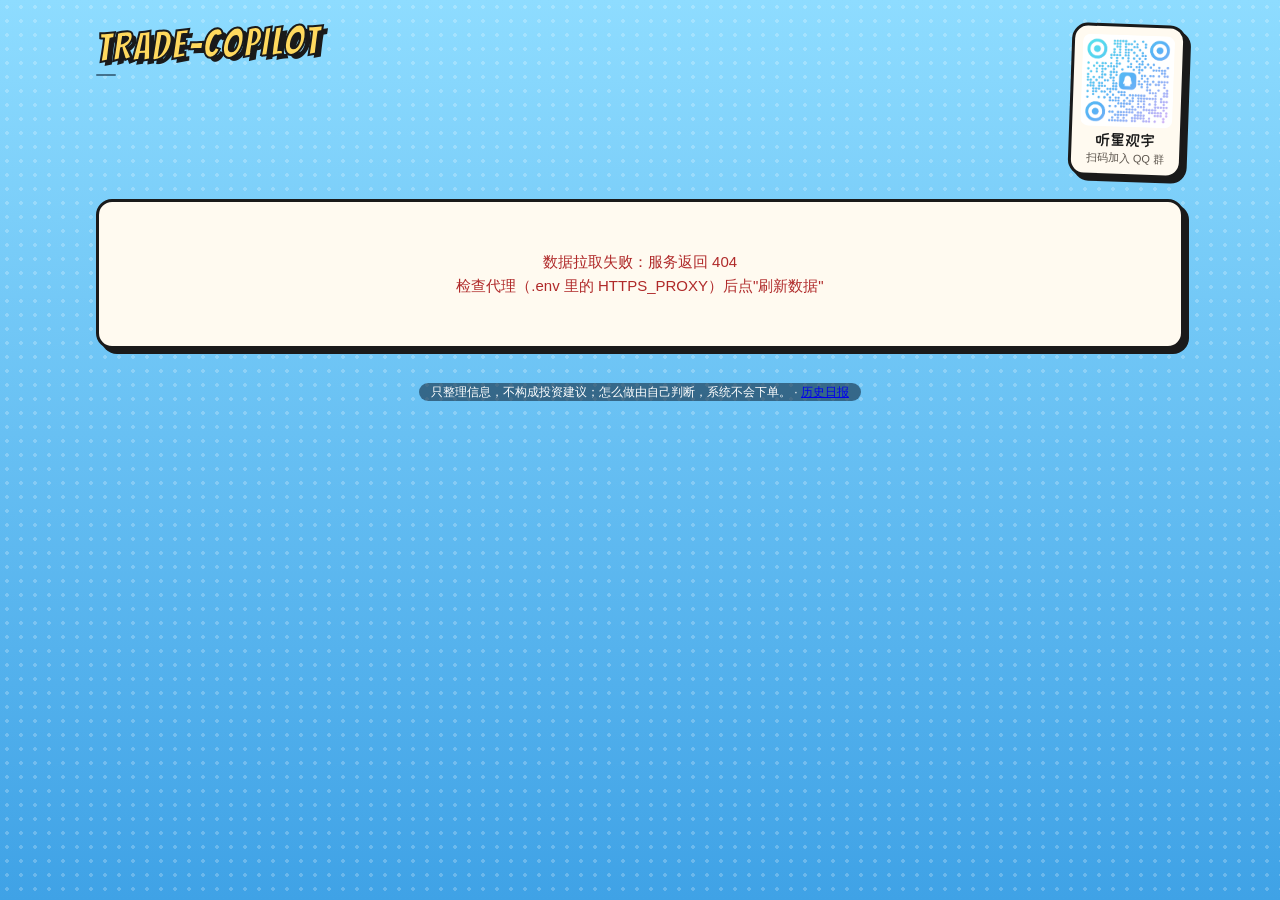
==== site/index.html @ e3a6151c "日报 2026-10-22" ====
<!doctype html>
<html lang="zh-CN">
<head>
<meta charset="utf-8">
<meta name="viewport" content="width=device-width, initial-scale=1">
<title>今日环境灯 · trade-copilot</title>
<link rel="preconnect" href="https://fonts.googleapis.com">
<link rel="preconnect" href="https://fonts.gstatic.com" crossorigin>
<link href="https://fonts.googleapis.com/css2?family=Bangers&family=ZCOOL+KuaiLe&display=swap" rel="stylesheet">
<link rel="stylesheet" href="static/style.css">
</head>
<body>
<div class="bubbles" aria-hidden="true" id="bubbles"></div>
<div class="wrap">
  <header>
    <div class="brand">
      <div class="logo">TRADE-COPILOT</div>
      <div class="sub">
        <nav class="nav"><a href="/" class="tag fun on">今日环境灯</a><a href="/alts" class="tag fun">强势山寨</a></nav>
        <button id="refresh" class="btn fun" type="button">刷新数据</button>
        <span id="updated" class="updated num"></span>
      </div>
    </div>
    <div class="head-right">
      <div class="mascot" id="mascot"></div>
      <div class="panel qr">
        <img src="static/qq-group-qrcode.png" alt="听星观宇 QQ 群二维码">
        <div class="qn fun">听星观宇</div>
        <div class="qc">扫码加入 QQ 群</div>
      </div>
    </div>
  </header>

  <main id="app"><div class="panel state fun">海星正在潜水捞数据…</div></main>

  <footer><span>只整理信息，不构成投资建议；怎么做由自己判断，系统不会下单。 · <a href="history/">历史日报</a></span></footer>
</div>

<script>window.STATIC_SITE = true;</script>
<script src="static/common.js"></script>
<script>
// ?report=1：给 python -m copilot.report 截长图用，去掉按钮和动画；?qr=QQ号&qn=名字 换右上角二维码
const PARAMS = new URLSearchParams(location.search);
const REPORT = PARAMS.has('report');
if (REPORT) document.body.classList.add('report');
// 发布到 GitHub Pages 的静态网页：数据是导出时存下的 data/*.json，没有刷新和强势山寨页
const STATIC_SITE = !!window.STATIC_SITE;
if (STATIC_SITE) document.body.classList.add('static-site');
const api = (name, refresh) => (STATIC_SITE ? `data/${name}.json` : `/api/${name}${refresh ? '?refresh=true' : ''}`);
if (PARAMS.get('qr')) {
  $('.qr img').src = `/qr/${encodeURIComponent(PARAMS.get('qr'))}`;
  $('.qr .qn').textContent = PARAMS.get('qn') || '';
}
const LIGHT_ORDER = ['red', 'yellow', 'green'];
const CHIP = { 1: '✅ 利好', 0: '➖ 中性', '-1': '⚠️ 利空', null: '❔ 缺失' };
// 跟 BTC 直接相关的五项放在环境灯卡片的表格里，其余宏观指标放下面
const HERO_INDS = ['BTC 趋势', 'BTC 波动', '杠杆情绪', '恐惧贪婪', 'BTC 现货 ETF 资金流'];
const RULES = [
  { light: 'red', icon: '🔴', name: '红灯', cond: 'BTC 空头排列（一票否决），或综合分 ≤ −2' },
  { light: 'yellow', icon: '🟡', name: '黄灯', cond: '其他情况' },
  { light: 'green', icon: '🟢', name: '绿灯', cond: 'BTC 多头排列，且综合分 ≥ 3' },
];
const SERIES = [
  { key: 'closes', name: 'BTC 收盘', color: 'var(--series-1)' },
  { key: 'ma20', name: 'MA20', color: 'var(--series-2)' },
  { key: 'ma50', name: 'MA50', color: 'var(--series-3)' },
];



// 恐惧贪婪半圆仪表：分段按 alternative.me 的标准，黑点指当前值
const FNG_BANDS = [[0, 25, '#d03b3b'], [25, 45, '#eb8a34'], [45, 56, '#f2c230'], [56, 76, '#9ccc3c'], [76, 101, '#3fb37f']];
function fngGauge(v, label) {
  const cx = 60, cy = 56, r = 44;
  const ang = (x) => Math.PI * (1 - Math.min(x, 100) / 100);          // 0 在左边，100 在右边
  const pt = (x) => `${(cx + r * Math.cos(ang(x))).toFixed(1)},${(cy - r * Math.sin(ang(x))).toFixed(1)}`;
  const arcs = FNG_BANDS.map(([a, b, c]) =>
    `<path d="M${pt(a + 1.5)} A${r} ${r} 0 0 1 ${pt(Math.min(b, 100) - 1.5)}" stroke="${c}" stroke-width="8" stroke-linecap="round" fill="none"/>`).join('');
  const color = FNG_BANDS.find(([a, b]) => v >= a && v < b)[2];
  const [dx, dy] = pt(v).split(',');
  const w = label.length * 13 + 16;
  return `<svg class="fng" viewBox="0 0 120 80" role="img" aria-label="恐惧贪婪指数 ${v}，${esc(label)}">${arcs}
    <circle cx="${dx}" cy="${dy}" r="6.5" fill="#1a1a1a" stroke="var(--paper)" stroke-width="2.5"/>
    <text x="${cx}" y="${cy - 2}" text-anchor="middle" class="fng-num">${v}</text>
    <rect x="${cx - w / 2}" y="${cy + 6}" width="${w}" height="18" rx="9" fill="${color}" stroke="#1a1a1a" stroke-width="2"/>
    <text x="${cx}" y="${cy + 19}" text-anchor="middle" class="fng-label">${esc(label)}</text></svg>`;
}

// ---- 杠杆情绪：表格里的小卡片 + 宏观区的详情面板（数据都来自币安合约公开接口） ----
const FUNDING_HOT = 0.0003;   // 和 regime.py 的过热线一致
const LEV_PANEL = { ind: '杠杆情绪', news: /爆仓|清算|杠杆|资金费率|持仓量|多空/ };
const fundPct = (v, n) => `${(v * 100).toFixed(n)}%`;
const avgLast = (vals, n) => vals.slice(-n).reduce((a, b) => a + b, 0) / Math.min(n, vals.length);
const chgPct = (vals, n) => (vals.length > n ? (vals.at(-1) / vals.at(-1 - n) - 1) * 100 : null);

function levCell(mc) {
  const f = mc.funding.values, oi7 = mc.oi ? chgPct(mc.oi.values, 7) : null;
  return `<a class="etf-link jump" href="#macro-lev" title="查看杠杆详情">
    <span class="coin lev" aria-hidden="true">⚖</span><b class="etf-v">费率 ${fundPct(f.at(-1), 4)}</b>
    <small>7 天均 ${fundPct(avgLast(f, 21), 4)}${oi7 == null ? '' : ` · 持仓 7 天 ${pctStr(oi7)}`} · 详情 →</small></a>`;
}

function levPanel(d) {
  const ind = d.indicators.find((i) => i.name === LEV_PANEL.ind);
  const s = ind?.score == null ? 'missing' : `s${ind.score}`;
  const mc = d.macro || {};
  const head = `<div class="macro-head"><h3 class="fun">杠杆情绪</h3><span class="asof">费率截至 ${esc(d.asof?.funding || '—')}</span><span class="chip ${s}">${CHIP[ind?.score ?? null]}</span>
    <span class="macro-concl">${esc(ind ? split(ind.text).concl : '数据缺失')}</span></div>`;
  if (!mc.funding) return `<div class="panel macro" id="macro-lev">${head}<div class="empty">数据缺失</div></div>`;
  const f = mc.funding.values, avg7 = avgLast(f, 21);
  const stats = [`<div class="stat"><small>资金费率（${mc.funding.dates.at(-1).slice(5)} 北京时间）</small><b class="num">${fundPct(f.at(-1), 4)}</b>
      <span class="chg num">7 天平均 ${fundPct(avg7, 4)}</span><span class="chg num">折合年化约 ${(avg7 * 3 * 365 * 100).toFixed(1)}%</span></div>`];
  if (mc.oi) {
    const o = mc.oi.values, usd = mc.oi_usd?.values.at(-1);
    stats.push(`<div class="stat"><small>持仓量</small><b class="num">${fmt(o.at(-1))} BTC</b>
      ${usd ? `<span class="chg num">约 ${money(usd / 1e6).slice(1)}</span>` : ''}
      <span class="chg num">7 天 ${pctStr(chgPct(o, 7))}</span>${o.length > 29 ? `<span class="chg num">30 天 ${pctStr(chgPct(o, o.length - 1))}</span>` : ''}</div>`);
  }
  if (mc.ls_ratio) {
    const long = mc.ls_long.values.at(-1);
    stats.push(`<div class="stat"><small>多空账户比</small><b class="num">${mc.ls_ratio.values.at(-1).toFixed(2)}</b>
      <span class="chg num">做多 ${(long * 100).toFixed(0)}% · 做空 ${((1 - long) * 100).toFixed(0)}%</span></div>`);
  }
  return `<div class="panel macro" id="macro-lev">${head}
    <div class="lev-stats">${stats.join('')}</div>
    <div class="macro-charts two">
      <div class="mseries"><div class="stat"><small>资金费率 · 近 30 天（每 8 小时一根，北京时间）</small></div><div class="chart mchart" id="mc-funding"></div></div>
      <div class="mseries"><div class="stat"><small>持仓量 vs BTC 价格 · 第一天 = 100</small></div><div class="chart mchart" id="mc-oi"></div></div>
    </div>
    <div class="macro-more">
      <details class="drop"><summary class="fun">为什么看它</summary><div class="drop-body why">
        资金费率为正，说明做多的人多、多头付钱给空头；费率越高，多头越拥挤，一旦下跌容易连环爆仓。
        持仓量代表合约里押了多少钱：持仓猛增而价格没跟上，说明杠杆在堆积。多空账户比是做多和做空的账户数之比，散户情绪的参考。
        打分：7 天平均费率超过 0.03% 计 −1；持仓量 7 天涨超 15% 而 BTC 涨不到 3% 也计 −1；其余 0。数据来自币安合约公开接口。</div></details>
      <details class="drop"><summary class="fun">相关快讯 <span class="cnt" id="mc-cnt-${LEV_PANEL.ind}"></span></summary>
        <ul class="drop-body feed" id="mn-${LEV_PANEL.ind}"><li class="empty">海星正在翻报纸…</li></ul></details>
    </div>
  </div>`;
}

// ---- BTC 现货 ETF 资金流：表格里的小卡片 + 宏观区的详情面板 ----
const ETF_DAYS = 30;
const ETF_PANEL = { ind: 'BTC 现货 ETF 资金流', news: /ETF|IBIT|贝莱德/ };
// 百万美元 → "+$23.2M" / "−$1.08B"
const money = (m) => `${m >= 0 ? '+' : '−'}$${Math.abs(m) >= 1000 ? `${(Math.abs(m) / 1000).toFixed(2)}B` : `${Math.abs(m).toFixed(1)}M`}`;
const sumLast = (vals, n) => vals.slice(-n).reduce((a, b) => a + b, 0);

function etfCell(e) {
  const v = e.values.at(-1);
  return `<a class="etf-link jump" href="#macro-etf" title="查看 BTC 现货 ETF 资金流详情">
    <span class="coin" aria-hidden="true">₿</span><b class="etf-v ${v >= 0 ? 'in' : 'out'}">${money(v)}</b>
    <small>${e.dates.at(-1).slice(5)} 当天 · 近 5 日 ${money(sumLast(e.values, 5))} · 详情 →</small></a>`;
}

function etfPanel(d) {
  const ind = d.indicators.find((i) => i.name === ETF_PANEL.ind);
  const s = ind?.score == null ? 'missing' : `s${ind.score}`;
  const e = d.macro?.etf;
  const head = `<div class="macro-head"><h3 class="fun">BTC 现货 ETF 资金流</h3><span class="asof">截至 ${esc(d.asof?.etf || '—')}</span><span class="chip ${s}">${CHIP[ind?.score ?? null]}</span>
    <span class="macro-concl">${esc(ind ? split(ind.text).concl : '数据缺失')}</span></div>`;
  if (!e) return `<div class="panel macro" id="macro-etf">${head}<div class="empty">数据缺失</div></div>`;
  const v = e.values.at(-1), last20 = e.values.slice(-20);
  // 只列当天有进出的基金，按金额大小排；没动的合并成一行
  const all = Object.entries(d.etf_funds || {});
  const funds = all.filter(([, x]) => x !== 0).sort((a, b) => Math.abs(b[1]) - Math.abs(a[1]));
  const idle = all.length - funds.length;
  const fundRows = funds.map(([name, x]) => `<tr><td>${esc(name)}</td><td class="${x > 0 ? 'in' : 'out'}">${money(x)}</td></tr>`).join('')
    + (idle ? `<tr><td colspan="2" class="idle">其余 ${idle} 只当天无进出</td></tr>` : '');
  return `<div class="panel macro" id="macro-etf">${head}
    <div class="stat"><small>${e.dates.at(-1)} 当天净流入</small><b class="num ${v >= 0 ? 'in' : 'out'}">${money(v)}</b>
      <span class="chg num">近 5 日 ${money(sumLast(e.values, 5))}</span><span class="chg num">近 20 日 ${money(sumLast(e.values, 20))}</span>
      <span class="chg num">20 天里 ${last20.filter((x) => x > 0).length} 天流入</span></div>
    <div class="chart mchart" id="mc-etf"></div>
    <div class="macro-more">
      <details class="drop"><summary class="fun">当天各基金 <span class="cnt">${funds.length}</span></summary>
        <div class="drop-body"><table class="funds num"><thead><tr><th>基金</th><th>净流入</th></tr></thead><tbody>${fundRows}</tbody></table></div></details>
      <details class="drop"><summary class="fun">为什么看它</summary><div class="drop-body why">
        美国现货 BTC ETF 的申购赎回代表传统资金的进出：持续净流入说明机构在买，持续净流出说明在撤。数据来自 tftc.io，美股收盘后更新。
        打分：近 5 个交易日累计净流入超过 +5 亿美元计 +1，净流出超过 5 亿美元计 −1，其余 0。</div></details>
      <details class="drop"><summary class="fun">相关快讯 <span class="cnt" id="mc-cnt-${ETF_PANEL.ind}"></span></summary>
        <ul class="drop-body feed" id="mn-${ETF_PANEL.ind}"><li class="empty">海星正在翻报纸…</li></ul></details>
    </div>
  </div>`;
}

// 柱状图：正数向上、负数向下，零线加粗；悬停整列显示提示框
// opts: height, yFmt 轴刻度, vFmt 提示框数值, name 提示框里的名字, pos/neg 正负柱颜色, refs [{v, label}] 参考虚线
function barChart(box, dates, values, opts) {
  box.querySelector('svg')?.remove();
  let tip = box.querySelector('.tip');
  if (!tip) { tip = document.createElement('div'); tip.className = 'tip'; box.appendChild(tip); }
  const W = box.clientWidth, H = opts.height, n = values.length;
  const m = { t: 10, r: 12, b: 26, l: 56 };
  const refVals = (opts.refs || []).map((r) => r.v);
  const vmin = Math.min(0, ...values, ...refVals), vmax = Math.max(0, ...values, ...refVals);
  const step = niceStep((vmax - vmin) / 4 || 1);
  const lo = Math.floor(vmin / step) * step, hi = Math.ceil(vmax / step) * step;
  const bw = (W - m.l - m.r) / n, w = Math.max(2, bw * 0.68);
  const y = (v) => m.t + ((hi - v) * (H - m.t - m.b)) / (hi - lo);
  let svg = `<svg viewBox="0 0 ${W} ${H}" height="${H}" role="img" aria-label="${esc(opts.label)}">`;
  for (let v = lo; v <= hi + step / 1e6; v += step) {
    svg += `<line class="grid-line" x1="${m.l}" x2="${W - m.r}" y1="${y(v)}" y2="${y(v)}"/>`;
    svg += `<text class="axis-text num" x="${m.l - 8}" y="${y(v) + 4}" text-anchor="end">${opts.yFmt(v)}</text>`;
  }
  const every = Math.ceil(n / (W < 500 ? 3 : W < 800 ? 5 : 7));
  for (let i = n - 1; i >= 0; i -= every) {
    svg += `<text class="axis-text num" x="${m.l + (i + 0.5) * bw}" y="${H - 6}" text-anchor="middle">${dates[i].slice(5)}</text>`;
  }
  values.forEach((v, i) => {
    const top = Math.min(y(v), y(0)), h = Math.max(1, Math.abs(y(v) - y(0)));
    svg += `<rect class="bar" data-i="${i}" x="${(m.l + i * bw + (bw - w) / 2).toFixed(1)}" y="${top.toFixed(1)}" width="${w.toFixed(1)}" height="${h.toFixed(1)}"
      rx="${Math.min(2, w / 3)}" fill="${v >= 0 ? opts.pos : opts.neg}"/>`;
  });
  svg += `<line x1="${m.l}" x2="${W - m.r}" y1="${y(0)}" y2="${y(0)}" stroke="var(--text-2)" stroke-width="1.5"/>`;
  for (const r of opts.refs || []) {
    svg += `<line x1="${m.l}" x2="${W - m.r}" y1="${y(r.v)}" y2="${y(r.v)}" stroke="var(--critical)" stroke-width="1.5" stroke-dasharray="5 4"/>`
      + `<text class="axis-text" x="${W - m.r - 4}" y="${y(r.v) - 4}" text-anchor="end">${r.label}</text>`;
  }
  values.forEach((_, i) => { svg += `<rect class="hitbar" data-i="${i}" x="${m.l + i * bw}" y="0" width="${bw}" height="${H - m.b}" fill="transparent"/>`; });
  svg += '</svg>';
  box.insertAdjacentHTML('afterbegin', svg);
  box.querySelectorAll('.hitbar').forEach((r) => {
    r.addEventListener('pointerenter', () => {
      const i = +r.dataset.i;
      box.querySelectorAll('.bar').forEach((b) => b.classList.toggle('dim', +b.dataset.i !== i));
      tip.innerHTML = `<div class="d num">${dates[i]}</div><div class="r"><span>${opts.name}</span><b class="num">${opts.vFmt(values[i])}</b></div>`;
      tip.style.display = 'block';
      const cx = m.l + (i + 0.5) * bw;
      tip.style.left = `${cx + 14 + tip.offsetWidth > W ? cx - 14 - tip.offsetWidth : cx + 14}px`;
      tip.style.top = `${m.t}px`;
    });
  });
  box.querySelector('svg').addEventListener('pointerleave', () => {
    tip.style.display = 'none';
    box.querySelectorAll('.bar').forEach((b) => b.classList.remove('dim'));
  });
}

// ---- 今日变化 + 近 30 天灯色 ----
// 表格里每一项对应的数据时间
const ASOF_KEY = { 'BTC 趋势': 'btc', 'BTC 波动': 'btc', '杠杆情绪': 'funding', '恐惧贪婪': 'fng', 'BTC 现货 ETF 资金流': 'etf' };
const LIGHT_NAME = { red: '红灯', yellow: '黄灯', green: '绿灯' };

function changesPanel(d) {
  const arrow = { up: '▲', down: '▼', flat: '●' };
  const items = (d.changes || []).map((c) => `<li class="${c.tone}"><span class="arw">${arrow[c.tone]}</span>${esc(c.text)}</li>`).join('')
    || '<li class="flat"><span class="arw">●</span>和昨天相比没有明显变化</li>';
  const note = d.first_day ? '<p class="chg-note">今天开始保存每日快照，明天起还会显示灯色、综合分和各项打分的变化。</p>' : '';
  return `<section class="panel changes" aria-label="今日变化"><h3 class="fun">今日变化 <small>对比昨天</small></h3><ul>${items}</ul>${note}</section>`;
}

function historyStrip(h) {
  if (!h.length) return '';
  const dots = h.map((x) => `<span class="hd ${x.light}" title="${x.date} ${LIGHT_NAME[x.light]} · 综合 ${x.score > 0 ? '+' : ''}${x.score}"></span>`).join('');
  return `<div class="hist"><small>近 30 天灯色</small>${dots}${h.length < 30 ? `<small>已记录 ${h.length} 天</small>` : ''}</div>`;
}

// ---- Coinbase 溢价：美国买盘相对全球的强弱，不计入综合分 ----
const PREM_PANEL = { ind: 'Coinbase 溢价', news: /Coinbase|溢价/ };
const signPct = (v, n) => `${v > 0 ? '+' : ''}${v.toFixed(n)}%`;

function premiumPanel(d) {
  const p = d.macro?.premium;
  const head = `<div class="macro-head"><h3 class="fun">Coinbase 溢价</h3><span class="chip">不计分</span>
    <span class="asof">截至 ${esc(d.asof?.premium || '—')}</span></div>`;
  if (!p) return `<div class="panel macro" id="macro-premium">${head}<div class="empty">数据缺失</div></div>`;
  const v = p.values.at(-1), last24 = p.values.slice(-24);
  return `<div class="panel macro" id="macro-premium">${head}
    <div class="stat"><small>最新一小时</small><b class="num ${v >= 0 ? 'in' : 'out'}">${signPct(v, 3)}</b>
      <span class="chg num">24 小时平均 ${signPct(avgLast(p.values, 24), 3)}</span><span class="chg num">7 天平均 ${signPct(avgLast(p.values, 168), 3)}</span>
      <span class="chg num">24 小时里 ${last24.filter((x) => x > 0).length} 小时为正</span></div>
    <div class="chart mchart" id="mc-premium"></div>
    <div class="macro-more">
      <details class="drop"><summary class="fun">为什么看它</summary><div class="drop-body why">
        Coinbase 是美国机构和散户买 BTC 的主要入口。用 Coinbase 的 BTC-USD 对比币安的 BTC-USDT：溢价为正说明美国买盘比全球其他地方更积极，为负说明美国在卖。
        USDT 偶尔偏离 1 美元，会带来 ±0.05% 左右的误差，所以小幅正负意义不大，持续偏离才值得注意。不计入综合分。</div></details>
      <details class="drop"><summary class="fun">相关快讯 <span class="cnt" id="mc-cnt-${PREM_PANEL.ind}"></span></summary>
        <ul class="drop-body feed" id="mn-${PREM_PANEL.ind}"><li class="empty">海星正在翻报纸…</li></ul></details>
    </div>
  </div>`;
}

// ---- 关键价位：最上面一条，压力在上、支撑在下，都从近到远 ----
function levelsPanel(lv, asof) {
  if (!lv) return '<section class="panel lv-panel"><div class="empty">关键价位暂时拿不到</div></section>';
  const chip = (x) => {
    const dist = (x.price / lv.price - 1) * 100;
    return `<span class="lv-chip"><b class="num">${fmt(x.price)}</b><small>${esc(x.label)} · <span class="num">${pctStr(dist)}</span></small></span>`;
  };
  return `<section class="panel lv-panel" aria-label="BTC 关键价位">
    <div class="lv-head"><h3 class="fun">BTC 关键价位</h3><span class="lv-price">现价 <b class="num">${fmt(lv.price)}</b></span>
      <small>${esc(asof || '')} · 仅作参考 · “今日”指北京时间 8:00 起</small></div>
    <div class="lv-row res"><span class="lv-k fun">压力</span><div class="lv-chips">${lv.resistance.map(chip).join('')}</div></div>
    <div class="lv-row sup"><span class="lv-k fun">支撑</span><div class="lv-chips">${lv.support.map(chip).join('')}</div></div>
  </section>`;
}

// ---- 未来 7 天：按北京时间分天列出，已经过去的变淡 ----
const BJ = new Intl.DateTimeFormat('zh-CN', { timeZone: 'Asia/Shanghai', month: '2-digit', day: '2-digit', weekday: 'short', hour: '2-digit', minute: '2-digit', hourCycle: 'h23' });
function bjTime(iso) {
  const p = Object.fromEntries(BJ.formatToParts(new Date(iso)).map((x) => [x.type, x.value]));
  return { day: `${p.month}/${p.day} ${p.weekday}`, time: `${p.hour}:${p.minute}` };
}

const fcOf = (f, p) => [f && `预期 ${esc(f)}`, p && `前值 ${esc(p)}`].filter(Boolean).join(' · ');

function agendaPanel(events) {
  if (!events.length) return '<section class="panel agenda"><div class="empty">未来 7 天没有查到美国的中高影响数据</div></section>';
  let lastDay = '';
  const rows = events.map((e) => {
    const t = bjTime(e.time), past = new Date(e.time) < new Date();
    const day = t.day === lastDay ? '' : t.day;
    lastDay = t.day;
    // 合并的发布（如标普制造业 + 服务业 PMI）逐项列出；项名去掉和标题重复的词，"标普制造业 PMI 初值" → "制造业"
    const short = (name) => e.title.split(' ').reduce((n, w) => n.replace(w, ''), name).trim() || name;
    const fc = e.items?.length
      ? e.items.map((i) => `<div>${esc(short(i.title))}：${fcOf(i.forecast, i.previous)}</div>`).join('')
      : e.note ? esc(e.note) : fcOf(e.forecast, e.previous);
    return `<li class="${past ? 'past' : ''} ${e.impact}">
      <span class="ag-day fun">${day}</span><span class="ag-time num">${t.time}</span>
      <span class="ag-title">${e.url ? `<a href="${esc(e.url)}" target="_blank" rel="noopener" title="打开官方发布页：${esc(new URL(e.url).hostname)}">${esc(e.title)}<span class="ext" aria-hidden="true">↗</span></a>` : esc(e.title)} <span class="imp ${e.impact}">${e.impact === 'high' ? '高影响' : '中影响'}</span>${past ? ' <span class="imp">已过</span>' : ''}</span>
      <span class="ag-fc num">${fc}</span>
    </li>`;
  }).join('');
  return `<section class="panel agenda"><ul>${rows}</ul></section>`;
}

// "数据：结论" → 结论做标题，数据放下面
function split(text) {
  const i = text.lastIndexOf('：');
  return i < 0 ? { concl: text, data: '' } : { concl: text.slice(i + 1), data: text.slice(0, i) };
}

function render(d) {
  $('#updated').textContent = REPORT ? `BTC 每日面板 · ${d.updated_at}` : `更新于 ${d.updated_at}`;
  const sign = d.score > 0 ? '+' : '';
  const lamps = LIGHT_ORDER.map((c) => `<div class="lamp ${c} ${c === d.light ? 'on' : ''}"></div>`).join('');
  const row = (i) => {
    const { concl, data } = split(i.text);
    const s = i.score == null ? 'missing' : `s${i.score}`;
    return `<tr class="${s}">
      <th scope="row" class="fun">${esc(i.name)}${i.weight > 1 ? ` <span class="weight" title="权重 ×${i.weight}">×${i.weight}</span>` : ''}
        <small class="asof">${esc(d.asof?.[ASOF_KEY[i.name]] || '')}</small></th>
      <td class="concl">${esc(concl)}</td>
      <td class="data num">${i.name === '恐惧贪婪' && /^\d+$/.test(data) ? fngGauge(+data, concl)
        : i.name === 'BTC 现货 ETF 资金流' && d.macro?.etf ? etfCell(d.macro.etf)
        : i.name === '杠杆情绪' && d.macro?.funding ? levCell(d.macro) : esc(data)}</td>
      <td><span class="chip ${s}">${CHIP[i.score]}</span></td>
    </tr>`;
  };
  const heroRows = HERO_INDS.map((name) => d.indicators.find((i) => i.name === name)).filter(Boolean).map(row).join('');

  $('#app').innerHTML = `
    ${changesPanel(d)}
    ${levelsPanel(d.levels, d.asof?.levels)}
    <section class="panel hero" aria-label="今日环境灯">
      <div class="lamps" role="img" aria-label="${esc(d.light_name)}">${lamps}</div>
      <div>
        <div class="verdict-top">
          <div class="verdict-name fun ${d.light}">${esc(d.light_name)}</div>
          <span class="score num">综合 ${sign}${d.score} 分</span>
        </div>
        <p class="reason">${esc(d.reason)}</p>
        <ul class="rules" aria-label="灯色规则">${RULES.map((r) => `<li class="${r.light} ${r.light === d.light ? 'on' : ''}">
          <span class="t fun">${r.icon} ${r.name}</span><span>${r.cond}</span></li>`).join('')}</ul>
        <p class="rules-note">综合分：八项指标各打 +1 / 0 / −1，BTC 趋势 ×2 · 阈值以后用回测调整</p>
        ${historyStrip(d.history || [])}
      </div>
      <table class="hero-table">
        <thead><tr><th>指标</th><th>状态</th><th>数据</th><th>打分</th></tr></thead>
        <tbody>${heroRows}</tbody>
      </table>
    </section>
    <div class="section-head"><h2 class="fun">BTC 日线 · 近 ${d.btc.closes.length} 天</h2><p>${esc(d.asof?.btc || '')}（UTC 日线，北京时间每天 8:00 收盘）</p></div>
    <section class="panel chart-card">
      <div class="legend">${SERIES.map((s) => `<span><i style="background:${s.color}"></i>${s.name}</span>`).join('')}</div>
      <div class="chart" id="chart"></div>
      ${maToday(d.btc)}
      <div class="explain">
        <div><b class="fun"><i style="background:var(--series-2)"></i>MA20：短期成本线</b>
          最近 20 天收盘价的平均值，约等于近一个月买入者的平均成本。价格在它上方，说明短期买的人大多赚钱，买盘占优；跌破它，短期动能转弱。</div>
        <div><b class="fun"><i style="background:var(--series-3)"></i>MA50：中期趋势线</b>
          最近 50 天收盘价的平均值，大约两个半月，反映中期方向。它走得慢，不会被几天的涨跌带偏，常被当作牛熊的分界参考。</div>
        <div><b class="fun">怎么看三者的位置</b><ul>
          <li><em class="up">多头排列</em>：收盘 &gt; MA20 &gt; MA50，短中期都向上，环境灯可以亮绿灯</li>
          <li><em class="down">空头排列</em>：收盘 &lt; MA20 &lt; MA50，直接红灯，山寨跌得更狠</li>
          <li><em>均线纠缠</em>：其他情况，方向不明，最多黄灯</li>
        </ul></div>
      </div>
      <details><summary>查看数据表</summary><div class="table-wrap"><table class="num">
        <thead><tr><th>日期</th>${SERIES.map((s) => `<th>${s.name}</th>`).join('')}</tr></thead>
        <tbody>${d.btc.dates.map((dt, i) => `<tr><td>${dt}</td>${SERIES.map((s) => `<td>${fmt(d.btc[s.key][i])}</td>`).join('')}</tr>`).reverse().join('')}</tbody>
      </table></div></details>
    </section>

    <div class="section-head"><h2 class="fun">宏观指标</h2><p>和上面五项一起算综合分：每项 +1 利好 / 0 中性 / −1 利空，缺失的不计分</p></div>
    <section class="macro-list">${MACRO.map((c) => macroPanel(c, d)).join('')}${levPanel(d)}${etfPanel(d)}${premiumPanel(d)}</section>

    <div class="section-head"><h2 class="fun">行业快讯</h2><p>来源 PANews · 每 5 分钟更新 · 默认只显示和 BTC 相关的</p></div>
    <section class="news" id="news"></section>

    <div class="section-head"><h2 class="fun">未来 7 天</h2><p>北京时间 · 美国中高影响数据来自 ForexFactory 本周日历，另加美联储议息日程</p></div>
    ${agendaPanel(d.agenda || [])}`;
  renderMascot(d.light);
  drawCharts();
  renderNews();
  document.querySelectorAll('.jump').forEach((a) => a.addEventListener('click', (ev) => {   // 平滑滚到详情面板，并闪一下提示位置
    ev.preventDefault();
    const panel = document.querySelector(a.getAttribute('href'));
    panel.scrollIntoView({ behavior: 'smooth', block: 'start' });
    panel.classList.remove('flash');
    void panel.offsetWidth;
    panel.classList.add('flash');
  }));
}

// 强势山寨在单独的页面；这里只拿候选名单，给消息里提到的币打标签
let altNames = [];
async function loadAltNames(refresh = false) {
  try {
    if (STATIC_SITE) return;   // 静态网页不带强势山寨数据
    const r = await fetch(api('alts', refresh));
    if (r.ok) { altNames = (await r.json()).candidates.map((a) => a.name); renderNews(); }
  } catch (e) { /* 拿不到就不打标签 */ }
}

const FLASH_TAGS = ['全部', '宏观', 'ETF', '监管', '安全', '解锁', '巨鲸', '币安'];
// 只看 BTC 相关：标题里提到 BTC 本身、ETF、美联储和宏观数据、监管、稳定币、爆仓巨鲸这些
const BTC_NEWS = /比特币|BTC|Bitcoin|ETF|贝莱德|IBIT|Strategy|MSTR|Saylor|美联储|鲍威尔|降息|加息|CPI|PCE|非农|美债|国债|关税|稳定币|USDT|USDC|Tether|SEC|CFTC|监管|矿工|算力|巨鲸|爆仓|清算/;
let news = null, newsFilter = '全部', newsAll = false;

function ago(iso) {
  const t = new Date(iso), m = Math.round((Date.now() - t) / 60000);
  if (m < 1) return '刚刚';
  if (m < 60) return `${m} 分钟前`;
  if (m < 24 * 60) return `${Math.floor(m / 60)} 小时前`;
  return `${t.getMonth() + 1}月${t.getDate()}日`;
}

function newsItem(n) {
  const cls = (t) => (t === '下架' ? 'hot' : t === '上新' ? 'new' : '');
  let tags = n.tags.map((t) => `<span class="ntag ${cls(t)}">${esc(t)}</span>`).join('');
  for (const name of altNames) {
    if (new RegExp(`(^|[^A-Za-z])${name}([^A-Za-z]|$)`).test(n.title)) tags = `<span class="ntag new">候选 ${esc(name)}</span>` + tags;
  }
  if (n.danger && !n.tags.includes('下架')) tags = `<span class="ntag hot">⚠️ 注意</span>` + tags;
  return `<li class="${n.danger ? 'danger' : ''}">
    <div>${tags}<span class="when">${ago(n.time)}</span></div>
    <a href="${esc(n.url)}" target="_blank" rel="noopener">${esc(n.title)}</a>
    ${n.summary ? `<div class="sum">${esc(n.summary)}</div>` : ''}
  </li>`;
}

function renderNews() {
  const box = $('#news');
  if (!box) return;
  if (!news) { box.innerHTML = `<div class="panel empty fun">海星正在翻报纸…</div>`; return; }
  const pool = newsAll ? news.flash : news.flash.filter((n) => BTC_NEWS.test(n.title));
  const count = (t) => (t === '全部' ? pool.length : pool.filter((n) => n.tags.includes(t)).length);
  const filtered = newsFilter === '全部' ? pool : pool.filter((n) => n.tags.includes(newsFilter));
  const flash = REPORT ? filtered.slice(0, 8) : filtered;   // 日报图片只放前 8 条
  const err = (name) => (news.errors.includes(name) ? `<div class="empty">${name} 拉取失败，稍后点"刷新数据"</div>` : '');
  box.innerHTML = `
    <div class="panel">
      <div class="filters">${FLASH_TAGS.map((t) => `<button type="button" data-t="${t}" class="${t === newsFilter ? 'on' : ''}">${t}<span>${count(t)}</span></button>`).join('')}
        <button type="button" class="all-toggle">${newsAll ? '只看 BTC 相关' : `显示全部 ${news.flash.length} 条`}</button></div>
      ${err('PANews')}<ul class="feed">${flash.map(newsItem).join('') || '<li class="empty">这个分类暂时没有消息</li>'}</ul></div>`;
  box.querySelectorAll('.filters button[data-t]').forEach((b) => b.addEventListener('click', () => { newsFilter = b.dataset.t; renderNews(); }));
  box.querySelector('.all-toggle').addEventListener('click', () => { newsAll = !newsAll; renderNews(); });
  renderMacroNews();
}

async function loadNews(refresh = false) {
  try {
    const r = await fetch(api('news', refresh));
    if (!r.ok) throw new Error(`服务返回 ${r.status}`);
    news = await r.json();
  } catch (e) {
    news = { flash: [], errors: ['PANews'] };
  }
  renderNews();
}

// 用今天的数据说清楚三条线的位置关系，和后端 regime.py 的判断一致
function maToday(btc) {
  const n = btc.closes.length;
  const c = btc.closes[n - 1], m20 = btc.ma20[n - 1], m50 = btc.ma50[n - 1];
  const slope = m20 > btc.ma20[n - 6] ? '向上' : '向下';
  let cls = '', state;
  if (c > m20 && m20 > m50) { cls = 'up'; state = '多头排列'; }
  else if (c < m20 && m20 < m50) { cls = 'down'; state = '空头排列'; }
  else state = '均线纠缠，方向不明';
  const pos = (v, name) => `${c > v ? '在' : '跌破'} ${name}（${fmt(v)}）${c > v ? '上方' : ''}`;
  return `<div class="today ${cls} num"><small class="fun">今天</small>收盘 ${fmt(c)}，${pos(m20, 'MA20')}，${pos(m50, 'MA50')}；`
    + `MA20 近 5 天${slope} → <b>${state}</b></div>`;
}

function niceStep(raw) {
  const p = 10 ** Math.floor(Math.log10(raw));
  const f = raw / p;
  return (f <= 1 ? 1 : f <= 2 ? 2 : f <= 5 ? 5 : 10) * p;
}

// 通用折线图：dates 和每条线的 values 一一对应；带十字线和提示框
// opts: height, yFmt(v, step) 轴刻度, vFmt(v) 提示框数值, endLabels 线尾标名字, label 无障碍描述
function lineChart(box, dates, series, opts) {
  box.querySelector('svg')?.remove();
  let tip = box.querySelector('.tip');
  if (!tip) { tip = document.createElement('div'); tip.className = 'tip'; box.appendChild(tip); }
  const W = box.clientWidth, H = opts.height;
  const m = { t: 10, r: opts.endLabels ? 48 : 12, b: 26, l: 52 };
  const n = dates.length;
  const vals = series.flatMap((s) => s.values).filter((v) => v != null);
  const step = niceStep((Math.max(...vals) - Math.min(...vals)) / 4 || Math.abs(vals[0]) / 100 || 1);
  const lo = Math.floor(Math.min(...vals) / step) * step, hi = Math.ceil(Math.max(...vals) / step) * step || lo + step;
  const x = (i) => m.l + (i * (W - m.l - m.r)) / (n - 1);
  const y = (v) => m.t + ((hi - v) * (H - m.t - m.b)) / (hi - lo);
  let svg = `<svg viewBox="0 0 ${W} ${H}" height="${H}" role="img" aria-label="${esc(opts.label)}">`;
  for (let v = lo; v <= hi + step / 1e6; v += step) {
    svg += `<line class="grid-line" x1="${m.l}" x2="${W - m.r}" y1="${y(v)}" y2="${y(v)}"/>`;
    svg += `<text class="axis-text num" x="${m.l - 8}" y="${y(v) + 4}" text-anchor="end">${opts.yFmt(v, step)}</text>`;
  }
  const every = Math.ceil(n / (W < 500 ? 3 : W < 800 ? 5 : 7));
  for (let i = n - 1; i >= 0; i -= every) {
    svg += `<text class="axis-text num" x="${x(i)}" y="${H - 6}" text-anchor="middle">${dates[i].slice(5)}</text>`;
  }
  for (const s of series) {
    let d = '', pen = false;
    s.values.forEach((v, i) => {
      if (v == null) { pen = false; return; }
      d += `${pen ? 'L' : 'M'}${x(i).toFixed(1)},${y(v).toFixed(1)}`;
      pen = true;
    });
    svg += `<path class="line" d="${d}" stroke="${s.color}"/>`;
  }
  if (opts.endLabels) {   // 线尾直接标名字，太挤时上下错开
    const ends = series.map((s) => ({ name: s.name, y: y(s.values[n - 1]) })).sort((a, b) => a.y - b.y);
    for (let i = 1; i < ends.length; i++) ends[i].y = Math.max(ends[i].y, ends[i - 1].y + 13);
    for (const e of ends) svg += `<text class="end-label" x="${W - m.r + 6}" y="${e.y + 4}">${e.name}</text>`;
  }
  svg += `<g class="cross-g" style="display:none"><line class="cross" y1="${m.t}" y2="${H - m.b}"/>`;
  series.forEach((s, k) => { svg += `<circle class="dot" r="4" fill="${s.color}" data-k="${k}"/>`; });
  svg += `</g><rect class="hit" x="${m.l}" y="0" width="${W - m.l - m.r}" height="${H}" fill="transparent"/></svg>`;
  box.insertAdjacentHTML('afterbegin', svg);

  const cross = box.querySelector('.cross-g');
  const hit = box.querySelector('.hit');
  hit.addEventListener('pointermove', (ev) => {
    const r = box.getBoundingClientRect();
    const i = Math.max(0, Math.min(n - 1, Math.round(((ev.clientX - r.left - m.l) / (W - m.l - m.r)) * (n - 1))));
    const cx = x(i);
    cross.style.display = '';
    cross.querySelector('line').setAttribute('x1', cx);
    cross.querySelector('line').setAttribute('x2', cx);
    cross.querySelectorAll('circle').forEach((c) => {
      const v = series[c.dataset.k].values[i];
      c.style.display = v == null ? 'none' : '';
      if (v != null) { c.setAttribute('cx', cx); c.setAttribute('cy', y(v)); }
    });
    tip.innerHTML = `<div class="d num">${dates[i]}</div>` + series.map((s) =>
      `<div class="r"><span><i style="background:${s.color}"></i>${s.name}</span><b class="num">${s.values[i] == null ? '—' : opts.vFmt(s.values[i])}</b></div>`).join('');
    tip.style.display = 'block';
    tip.style.left = `${cx + 14 + tip.offsetWidth > W ? cx - 14 - tip.offsetWidth : cx + 14}px`;
    tip.style.top = `${m.t}px`;
  });
  hit.addEventListener('pointerleave', () => { cross.style.display = 'none'; tip.style.display = 'none'; });
}

const kFmt = (v, step) => `${(v / 1000).toFixed(step >= 1000 ? 0 : 1)}k`;
const maOf = (vals, n) => vals.map((_, i) => (i >= n - 1 ? vals.slice(i - n + 1, i + 1).reduce((a, b) => a + b, 0) / n : null));

function drawCharts() {
  const btc = current.btc;
  lineChart($('#chart'), btc.dates, SERIES.map((s) => ({ name: s.name, color: s.color, values: btc[s.key] })),
    { height: window.innerWidth < 640 ? 220 : 280, yFmt: kFmt, vFmt: fmt, endLabels: true, label: 'BTC 日线收盘价与 MA20、MA50' });
  for (const c of MACRO) for (const ser of c.series) {
    const box = $(`#mc-${ser.key}`), d = current.macro?.[ser.key];
    if (!box || !d) continue;
    const vals = d.values, cut = Math.max(0, vals.length - MACRO_DAYS);
    const lines = [{ name: ser.name, color: 'var(--series-1)', values: vals }];
    if (ser.ma) lines.push({ name: 'MA20', color: 'var(--series-2)', values: maOf(vals, 20) },
                           { name: 'MA50', color: 'var(--series-3)', values: maOf(vals, 50) });
    lineChart(box, d.dates.slice(cut), lines.map((l) => ({ ...l, values: l.values.slice(cut) })),
      { height: c.series.length > 1 ? 170 : 200, yFmt: ser.yFmt, vFmt: ser.vFmt, endLabels: !!ser.ma, label: `${ser.name}近 ${MACRO_DAYS} 天走势` });
  }
  const mc = current.macro || {};
  if (mc.funding && $('#mc-funding')) {
    barChart($('#mc-funding'), mc.funding.dates, mc.funding.values, {
      height: 190, label: '近 30 天资金费率', name: '资金费率', vFmt: (v) => fundPct(v, 4),
      yFmt: (v) => fundPct(v, 2), pos: 'var(--series-1)', neg: 'var(--critical)', refs: [{ v: FUNDING_HOT, label: '过热线 0.03%' }],
    });
  }
  if (mc.oi && $('#mc-oi')) {
    // 持仓量和 BTC 价格都换算成"第一天 = 100"，放在同一个坐标轴上比
    const price = Object.fromEntries(current.btc.dates.map((dt, i) => [dt, current.btc.closes[i]]));
    const days = mc.oi.dates.filter((dt) => price[dt] != null);
    const oiBy = Object.fromEntries(mc.oi.dates.map((dt, i) => [dt, mc.oi.values[i]]));
    const idx = (vals) => vals.map((v) => (v / vals[0]) * 100);
    if (days.length > 1) {
      lineChart($('#mc-oi'), days, [
        { name: '持仓量', color: 'var(--series-2)', values: idx(days.map((dt) => oiBy[dt])) },
        { name: 'BTC 价格', color: 'var(--series-1)', values: idx(days.map((dt) => price[dt])) },
      ], { height: 190, yFmt: (v, st) => v.toFixed(st >= 1 ? 0 : 1), vFmt: (v) => v.toFixed(1), endLabels: true, label: '持仓量与 BTC 价格对比，第一天为 100' });
    }
  }
  if (mc.premium && $('#mc-premium')) {
    barChart($('#mc-premium'), mc.premium.dates, mc.premium.values, {
      height: 190, label: 'Coinbase 溢价近 7 天（每小时）', name: 'Coinbase 溢价', vFmt: (v) => `${v > 0 ? '+' : ''}${v.toFixed(3)}%`,
      yFmt: (v) => `${v > 0 ? '+' : ''}${v.toFixed(2)}%`, pos: 'var(--series-1)', neg: 'var(--critical)',
    });
  }
  const etf = current.macro?.etf;
  if (etf && $('#mc-etf')) {
    barChart($('#mc-etf'), etf.dates.slice(-ETF_DAYS), etf.values.slice(-ETF_DAYS), {
      height: 200, label: `ETF 近 ${ETF_DAYS} 个交易日净流入`, name: '净流入', vFmt: money, pos: 'var(--good)', neg: 'var(--critical)',
      yFmt: (v) => (v === 0 ? '0' : `${v < 0 ? '−' : ''}${Math.abs(v) >= 1000 ? `${(Math.abs(v) / 1000).toFixed(1)}B` : `${Math.abs(v).toFixed(0)}M`}`),
    });
  }
}

// ---- 三个宏观指标的详细面板 ----
const MACRO_DAYS = 90;
const MACRO = [
  {
    ind: '纳斯达克', news: /美股|纳指|纳斯达克|标普|道指|英伟达|科技股|财报/,
    why: '加密货币和美股科技股的联动很强。纳指走弱时整体风险偏好下降，BTC 和山寨通常也跟着承压。'
      + '打分方式和 BTC 一样：收盘 > MA20 > MA50 计 +1，收盘 < MA20 < MA50 计 −1，其余 0。',
    series: [{ key: 'nasdaq', name: '纳斯达克', ma: true, yFmt: kFmt, vFmt: fmt, chg: [[1, '1日'], [5, '5日'], [20, '20日']], unit: 'pct' }],
  },
  {
    ind: '美元/美债', news: /美联储|降息|加息|美债|国债|美元指数|CPI|PCE|非农|鲍威尔|FOMC|通胀|失业率/,
    why: '美元指数和美债收益率上升，代表美元走强、资金成本变高，对 BTC 这类风险资产是压力；两者回落则是顺风。'
      + '打分：20 个交易日美元涨超 1.5% 或 10 年期收益率升超 0.25 个百分点计 −1，美元跌超 1.5% 计 +1，其余 0。',
    series: [
      { key: 'dxy', name: '美元指数', yFmt: (v, st) => v.toFixed(st >= 1 ? 0 : 1), vFmt: (v) => v.toFixed(2),
        chg: [[1, '1日'], [5, '5日'], [20, '20日']], unit: 'pct' },
      { key: 'us10y', name: '美债 10 年收益率', yFmt: (v, st) => `${v.toFixed(st >= 0.1 ? 1 : 2)}%`, vFmt: (v) => `${v.toFixed(3)}%`,
        chg: [[1, '1日'], [5, '5日'], [20, '20日']], unit: 'bp' },
    ],
  },
  {
    ind: '稳定币总量', news: /稳定币|Tether|Circle|(^|[^A-Za-z])(USDT|USDC|USDe|RLUSD|PYUSD)([^A-Za-z]|$)/,
    why: '稳定币是场内的“弹药”。总量增加说明有新资金换成稳定币进场，减少说明资金在离场。'
      + '打分：30 天增加 2% 以上计 +1，减少 1% 以上计 −1，其余 0。',
    series: [{ key: 'stables', name: '稳定币总市值', yFmt: (v, st) => `$${(v / 1e9).toFixed(st >= 1e9 ? 0 : 1)}B`,
      vFmt: (v) => `$${(v / 1e9).toFixed(2)}B`, chg: [[1, '1日'], [7, '7日'], [30, '30日']], unit: 'pct' }],
  },
];

// 涨跌只标方向（▲▼），不上红绿色：美元、利率上涨对加密是压力，颜色容易误导
function chgPills(vals, ser) {
  return ser.chg.map(([k, label]) => {
    if (vals.length <= k) return '';
    const a = vals[vals.length - 1 - k], b = vals[vals.length - 1];
    const diff = ser.unit === 'bp' ? Math.round((b - a) * 100) : r1((b / a - 1) * 100);
    const arrow = diff > 0 ? '▲' : diff < 0 ? '▼' : '';
    return `<span class="chg num">${label} ${arrow}${ser.unit === 'bp' ? `${Math.abs(diff)}bp` : `${Math.abs(diff).toFixed(1)}%`}</span>`;
  }).join('');
}

function macroPanel(c, d) {
  const ind = d.indicators.find((i) => i.name === c.ind);
  const s = ind?.score == null ? 'missing' : `s${ind.score}`;
  const concl = ind ? split(ind.text).concl : '数据缺失';
  const charts = c.series.map((ser) => {
    const m = d.macro?.[ser.key];
    if (!m) return `<div class="mseries"><div class="stat"><small>${ser.name}</small><b>—</b></div><div class="empty">数据缺失</div></div>`;
    return `<div class="mseries">
      <div class="stat"><small>${ser.name}</small><b class="num">${ser.vFmt(m.values.at(-1))}</b>${chgPills(m.values, ser)}</div>
      <div class="chart mchart" id="mc-${ser.key}"></div>
    </div>`;
  }).join('');
  return `<div class="panel macro">
    <div class="macro-head"><h3 class="fun">${c.ind}</h3><span class="chip ${s}">${CHIP[ind?.score ?? null]}</span><span class="macro-concl">${esc(concl)}</span>
      <span class="asof">截至 ${esc(d.asof?.[c.series[0].key] || '—')}</span></div>
    <div class="macro-charts ${c.series.length > 1 ? 'two' : ''}">${charts}</div>
    <div class="macro-more">
      <details class="drop"><summary class="fun">为什么看它</summary><div class="drop-body why">${c.why}</div></details>
      <details class="drop"><summary class="fun">相关快讯 <span class="cnt" id="mc-cnt-${c.ind}"></span></summary>
        <ul class="drop-body feed" id="mn-${c.ind}"><li class="empty">海星正在翻报纸…</li></ul></details>
    </div>
  </div>`;
}

// 从 PANews 快讯里挑出和每个宏观指标相关的最新 3 条；只看标题，摘要里的词太杂
function renderMacroNews() {
  if (!news) return;
  for (const c of [...MACRO, LEV_PANEL, ETF_PANEL, PREM_PANEL]) {
    const box = document.getElementById(`mn-${c.ind}`);
    if (!box) continue;
    const hits = news.flash.filter((n) => c.news.test(n.title)).slice(0, 3);
    box.innerHTML = hits.map(newsItem).join('') || '<li class="empty">最近没有相关快讯</li>';
    document.getElementById(`mc-cnt-${c.ind}`).textContent = hits.length;
  }
}

let current = null;
async function load(refresh = false) {
  const btn = $('#refresh');
  btn.disabled = true;
  btn.textContent = '捞数据中…';
  try {
    const r = await fetch(api('regime', refresh));
    if (!r.ok) throw new Error(`服务返回 ${r.status}`);
    current = await r.json();
    render(current);
  } catch (e) {
    if (!current) $('#app').innerHTML = `<div class="panel state err">数据拉取失败：${esc(e.message)}<br>检查代理（.env 里的 HTTPS_PROXY）后点"刷新数据"</div>`;
    else alert(`刷新失败：${e.message}`);
  } finally {
    btn.disabled = false;
    btn.textContent = '刷新数据';
  }
}

$('#refresh').addEventListener('click', () => { load(true); loadAltNames(true); loadNews(true); });
let resizeTimer;
window.addEventListener('resize', () => {
  clearTimeout(resizeTimer);
  resizeTimer = setTimeout(() => current && drawCharts(), 150);
});
// 全部加载完后把整页高度写到 <html data-report-h>，截图脚本按这个高度截
Promise.all([load(), loadAltNames(), loadNews()]).then(() => setTimeout(() => {
  document.documentElement.dataset.reportH = Math.ceil(document.documentElement.scrollHeight);
}, 500));
</script>
</body>
</html>
---- site/static/style.css ----
/* 漫画风：粗黑描边 + 硬投影 + 网点背景，海底配色。字体加载不了时退回系统字体。 */
:root {
  color-scheme: light;
  --sea-top: #8edcff;
  --sea-bottom: #3fa2e6;
  --dots: rgb(255 255 255 / 22%);
  --paper: #fffaf0;
  --paper-2: #fff1d6;
  --line: #1a1a1a;
  --drop: #1a1a1a;
  --text: #1a1a1a;
  --text-2: #3a3530;   /* 比原来深，手机上看日报图片也清楚 */
  --text-3: #5c554d;
  --sand: #ffd95e;
  --pink: #ff9cb8;
  --pink-deep: #f06292;
  --series-1: #2a78d6;
  --series-2: #eb6834;
  --series-3: #1baf7a;
  --good: #0ca30c;
  --warning: #fab219;
  --critical: #d03b3b;
  --good-ink: #006300;
  --warning-ink: #8a5a00;
  --critical-ink: #b02a2a;
  --good-tint: #d9f5d4;
  --warning-tint: #fff0c2;
  --critical-tint: #ffdcd8;
  --neutral-tint: #f1ebdf;
  --lamp-off: #d9d2c3;
  --grid: #e6dfd0;
}
@media (prefers-color-scheme: dark) {
  :root:not([data-theme="light"]) {
    color-scheme: dark;
    --sea-top: #0e2e52;
    --sea-bottom: #071a30;
    --dots: rgb(140 200 255 / 10%);
    --paper: #1e2733;
    --paper-2: #27313f;
    --line: #f3ead8;
    --drop: #000;
    --text: #f3ead8;
    --text-2: #cfc6b4;
    --text-3: #9a927f;
    --series-1: #3987e5;
    --series-2: #d95926;
    --series-3: #199e70;
    --good-ink: #6fdc6f;
    --warning-ink: #ffcd5c;
    --critical-ink: #ff8a8a;
    --good-tint: #1f3a24;
    --warning-tint: #3d3214;
    --critical-tint: #43201f;
    --neutral-tint: #2b3442;
    --lamp-off: #3a4350;
    --grid: #344050;
  }
}
:root[data-theme="dark"] {
  color-scheme: dark;
  --sea-top: #0e2e52;
  --sea-bottom: #071a30;
  --dots: rgb(140 200 255 / 10%);
  --paper: #1e2733;
  --paper-2: #27313f;
  --line: #f3ead8;
  --drop: #000;
  --text: #f3ead8;
  --text-2: #cfc6b4;
  --text-3: #9a927f;
  --series-1: #3987e5;
  --series-2: #d95926;
  --series-3: #199e70;
  --good-ink: #6fdc6f;
  --warning-ink: #ffcd5c;
  --critical-ink: #ff8a8a;
  --good-tint: #1f3a24;
  --warning-tint: #3d3214;
  --critical-tint: #43201f;
  --neutral-tint: #2b3442;
  --lamp-off: #3a4350;
  --grid: #344050;
}

* { box-sizing: border-box; }
body {
  margin: 0;
  min-height: 100vh;
  color: var(--text);
  background:
    radial-gradient(var(--dots) 1.6px, transparent 1.8px) 0 0 / 14px 14px,
    linear-gradient(180deg, var(--sea-top), var(--sea-bottom)) fixed;
  background-color: var(--sea-bottom);
  font: 15px/1.6 -apple-system, BlinkMacSystemFont, "Segoe UI", "PingFang SC", "Microsoft YaHei", sans-serif;
  -webkit-font-smoothing: antialiased;
}
.wrap { position: relative; max-width: 1120px; margin: 0 auto; padding: 24px 16px 48px; }
.num { font-variant-numeric: tabular-nums; }
.fun { font-family: "ZCOOL KuaiLe", "PingFang SC", "Microsoft YaHei", sans-serif; font-weight: 400; }

/* 漫画格子 */
.panel {
  background: var(--paper);
  border: 3px solid var(--line);
  border-radius: 16px;
  box-shadow: 5px 5px 0 var(--drop);
}

/* 漂浮的泡泡 */
.bubbles { position: fixed; inset: 0; pointer-events: none; overflow: hidden; z-index: 0; }
.bubbles span {
  position: absolute; bottom: -40px; border-radius: 50%;
  border: 2px solid rgb(255 255 255 / 55%); background: rgb(255 255 255 / 12%);
  animation: rise linear infinite;
}
@keyframes rise { to { transform: translateY(-110vh); } }
@media (prefers-reduced-motion: reduce) { .bubbles span { animation: none; display: none; } }
.wrap > * { position: relative; z-index: 1; }

/* 顶部 */
header { display: flex; align-items: flex-start; justify-content: space-between; gap: 16px; margin-bottom: 22px; }
.brand { display: flex; flex-direction: column; gap: 10px; align-items: flex-start; }
.logo {
  font-family: Bangers, Impact, "Arial Black", sans-serif; font-size: 40px; letter-spacing: 2px; line-height: 1;
  color: var(--sand); -webkit-text-stroke: 2px #1a1a1a; text-shadow: 4px 4px 0 #1a1a1a;
  transform: rotate(-2deg);
}
.sub { display: flex; align-items: center; gap: 10px; flex-wrap: wrap; }
.tag {
  display: inline-block; padding: 2px 12px; font-size: 15px; background: var(--pink); color: #1a1a1a;
  border: 2.5px solid #1a1a1a; border-radius: 999px; box-shadow: 3px 3px 0 #1a1a1a; transform: rotate(1.5deg);
}
.updated { color: #fff; font-size: 13px; padding: 1px 10px; border-radius: 999px; background: rgb(10 30 50 / 55%); }
.btn {
  font: inherit; font-size: 14px; color: #1a1a1a; cursor: pointer; background: var(--sand);
  border: 2.5px solid #1a1a1a; border-radius: 10px; padding: 5px 14px; box-shadow: 3px 3px 0 #1a1a1a;
  transition: transform .08s, box-shadow .08s;
}
.btn:hover { transform: translate(-1px, -1px); box-shadow: 4px 4px 0 #1a1a1a; }
.btn:active { transform: translate(3px, 3px); box-shadow: 0 0 0 #1a1a1a; }
.btn:disabled { opacity: .6; cursor: progress; }

.qr {
  display: flex; flex-direction: column; align-items: center; padding: 8px 8px 6px; transform: rotate(2deg);
  text-align: center; flex-shrink: 0;
}
.qr img { display: block; width: 92px; height: 92px; border-radius: 8px; background: #fff; }
.qr .qn { margin-top: 4px; font-size: 16px; line-height: 1.2; }
.qr .qc { font-size: 11px; color: var(--text-3); }

/* 主格：红绿灯 + 结论 + 海星 */
.hero { display: grid; grid-template-columns: auto minmax(0, 0.85fr) minmax(0, 1.35fr); gap: 26px; padding: 26px; align-items: center; }
/* 环境灯卡片右边的指标表 */
.hero-table {
  width: 100%; border-collapse: separate; border-spacing: 0; overflow: hidden;
  background: var(--paper); border: 2.5px solid var(--line); border-radius: 12px; box-shadow: 3px 3px 0 var(--drop);
}
.hero-table th, .hero-table td { padding: 8px 10px; text-align: left; vertical-align: middle; border-bottom: 2px dashed var(--grid); }
.hero-table tbody tr:last-child > * { border-bottom: 0; }
.hero-table thead th { font-size: 12px; font-weight: 400; color: var(--text-3); background: var(--paper-2); border-bottom: 2.5px solid var(--line); }
.hero-table tbody th { width: 112px; min-width: 96px; font-size: 15px; font-weight: 400; color: var(--text); border-left: 6px solid var(--lamp-off); }
.hero-table tr.s1 th { border-left-color: var(--good); }
.hero-table tr.s-1 th { border-left-color: var(--critical); }
.hero-table .concl { font-size: 14px; font-weight: 600; white-space: nowrap; }
.hero-table .data { font-size: 12px; color: var(--text-3); line-height: 1.45; }
.hero-table .chip { display: inline-block; }
.hero-table .fng { display: block; width: 116px; height: auto; }
.fng-num { font-size: 24px; font-weight: 700; fill: var(--text); font-variant-numeric: tabular-nums; }
.fng-label { font-size: 12px; font-weight: 700; fill: #1a1a1a; }
.hero-table tr.missing .concl { color: var(--text-3); font-weight: 400; }
.lamps {
  display: flex; flex-direction: column; gap: 12px; padding: 14px 12px; border-radius: 40px;
  background: #2b2b2b; border: 3px solid #1a1a1a; box-shadow: 4px 4px 0 var(--drop);
}
.lamp { width: 44px; height: 44px; border-radius: 50%; background: #4a4a4a; border: 3px solid #1a1a1a; position: relative; }
.lamp.on::after { content: ""; position: absolute; top: 6px; left: 8px; width: 12px; height: 8px; border-radius: 50%; background: rgb(255 255 255 / 75%); transform: rotate(-25deg); }
.lamp.on.red { background: var(--critical); box-shadow: 0 0 22px 4px rgb(208 59 59 / 65%); }
.lamp.on.yellow { background: var(--warning); box-shadow: 0 0 22px 4px rgb(250 178 25 / 65%); }
.lamp.on.green { background: var(--good); box-shadow: 0 0 22px 4px rgb(12 163 12 / 60%); }

.verdict-top { display: flex; align-items: center; gap: 14px; flex-wrap: wrap; }
.verdict-name { font-size: 54px; line-height: 1.05; letter-spacing: 2px; }
.verdict-name.red { color: var(--critical-ink); }
.verdict-name.yellow { color: var(--warning-ink); }
.verdict-name.green { color: var(--good-ink); }
.score {
  font-size: 14px; padding: 2px 10px; border: 2.5px solid var(--line); border-radius: 999px; background: var(--paper-2);
  transform: rotate(-3deg);
}
.reason { margin: 8px 0 0; color: var(--text-2); font-size: 17px; }

/* 右上角：海星 + 群二维码 */
.head-right { display: flex; align-items: center; gap: 10px; flex-shrink: 0; }
.mascot { display: flex; align-items: center; gap: 6px; }
.say {
  position: relative; padding: 8px 12px; max-width: 150px; text-align: center;
  background: #fff; color: #1a1a1a; border: 3px solid #1a1a1a; border-radius: 16px; font-size: 14px; line-height: 1.35;
  box-shadow: 3px 3px 0 #1a1a1a;
}
.say::after {
  content: ""; position: absolute; right: -12px; top: 50%; width: 16px; height: 16px; background: #fff;
  border-right: 3px solid #1a1a1a; border-bottom: 3px solid #1a1a1a; transform: translateY(-50%) rotate(-45deg);
}
.star { width: 112px; height: 106px; animation: bob 3s ease-in-out infinite; transform-origin: 50% 90%; }
.star.red { animation: shiver .25s linear infinite; }
@keyframes bob { 50% { transform: translateY(-6px) rotate(3deg); } }
@keyframes shiver { 25% { transform: translateX(-1.5px); } 75% { transform: translateX(1.5px); } }
@media (prefers-reduced-motion: reduce) { .star { animation: none !important; } }

/* 栏目标题：黄色便签 */
.section-head { display: flex; align-items: center; justify-content: space-between; gap: 12px; flex-wrap: wrap; margin: 34px 0 14px; }
.section-head h2 {
  margin: 0; font-size: 22px; padding: 2px 16px; background: var(--sand); color: #1a1a1a;
  border: 3px solid #1a1a1a; border-radius: 8px; box-shadow: 4px 4px 0 #1a1a1a; transform: rotate(-1.5deg);
}
.section-head p {   /* 浅蓝背景上的白字看不清，垫一层半透明深色底 */
  margin: 0; font-size: 13px; color: #fff; padding: 2px 10px; border-radius: 999px; background: rgb(10 30 50 / 55%);
}

/* 指标卡 */
.grid { display: grid; grid-template-columns: repeat(auto-fill, minmax(min(320px, 100%), 1fr)); gap: 16px; }
.grid > *, .hero > * { min-width: 0; overflow-wrap: anywhere; }
.ind { padding: 14px 16px; position: relative; overflow: hidden; }
.ind::before { content: ""; position: absolute; left: 0; top: 0; bottom: 0; width: 8px; background: var(--lamp-off); border-right: 3px solid var(--line); }
.ind.s1::before { background: var(--good); }
.ind.s-1::before { background: var(--critical); }
.ind > * { margin-left: 8px; }
.ind-head { display: flex; justify-content: space-between; align-items: center; gap: 8px; margin-bottom: 6px; }
.ind-name { font-size: 18px; display: flex; align-items: center; gap: 6px; }
.weight { font-family: system-ui, sans-serif; font-size: 11px; padding: 0 6px; border: 2px solid var(--line); border-radius: 6px; background: var(--pink); color: #1a1a1a; }
.chip {
  font-size: 12px; padding: 1px 9px; white-space: nowrap; border: 2px solid var(--line); border-radius: 999px;
  background: var(--neutral-tint); color: var(--text-2); transform: rotate(3deg);
}
.chip.s1 { background: var(--good-tint); color: var(--good-ink); }
.chip.s-1 { background: var(--critical-tint); color: var(--critical-ink); }
.ind-concl { font-size: 16px; font-weight: 600; margin-bottom: 2px; }
.ind-data { font-size: 13px; color: var(--text-3); }
.ind.missing .ind-concl { color: var(--text-3); font-weight: 400; }


/* 强势山寨候选 */
.alts { display: grid; grid-template-columns: repeat(auto-fill, minmax(min(240px, 100%), 1fr)); gap: 16px; }
.alt { padding: 14px 16px; min-width: 0; }
.alt-head { display: flex; align-items: center; gap: 8px; flex-wrap: wrap; }
.rankno { padding: 0 7px; font-size: 15px; background: var(--sand); color: #1a1a1a; border: 2.5px solid #1a1a1a; border-radius: 8px; transform: rotate(-4deg); }
.alt-name { font-size: 24px; line-height: 1.1; }
.mc { font-size: 12px; color: var(--text-3); }
.alt-head .chip { margin-left: auto; }
.alt-price { margin: 6px 0 8px; font-size: 15px; color: var(--text-2); }
.alt-price small { color: var(--text-3); font-size: 12px; }
.alt-rs { display: grid; grid-template-columns: 1fr 1fr; gap: 8px; }
.alt-rs div { padding: 4px 8px; background: var(--good-tint); border: 2px solid var(--line); border-radius: 10px; }
.alt-rs small { display: block; font-size: 11px; color: var(--text-3); }
.alt-rs b { font-size: 18px; color: var(--good-ink); }
.alt-spark { margin: 8px 0 6px; }
.alt-spark svg { display: block; width: 100%; height: 40px; overflow: visible; }
.alt-spark small { font-size: 11px; color: var(--text-3); }
.alt-tags { display: flex; flex-wrap: wrap; }
.ntag.warn { background: var(--warning-tint); color: var(--warning-ink); }
.alt-table { margin-top: 14px; padding: 6px 16px; }
.alt-table tr.strong td:first-child { font-weight: 700; }
.alt-table .up { color: var(--good-ink); }
.alt-table .down { color: var(--critical-ink); }

/* 今日变化 */
.changes { padding: 12px 18px; margin-bottom: 18px; }
.changes h3 { margin: 0 0 6px; font-size: 22px; font-weight: 400; }
.changes h3 small { font-family: system-ui, sans-serif; font-size: 12px; color: var(--text-3); }
.changes ul { list-style: none; margin: 0; padding: 0; display: flex; flex-wrap: wrap; gap: 8px; }
.changes li { padding: 4px 12px; font-size: 14px; border: 2px solid var(--line); border-radius: 999px; background: var(--paper-2); }
.changes .arw { margin-right: 6px; font-size: 12px; }
.changes li.up .arw { color: var(--good-ink); }
.changes li.down .arw { color: var(--critical-ink); }
.changes li.flat .arw { color: var(--text-3); }
.chg-note { margin: 8px 0 0; font-size: 12px; color: var(--text-3); }

/* 近 30 天灯色 */
.hist { display: flex; align-items: center; flex-wrap: wrap; gap: 4px; margin-top: 8px; }
.hist small { font-size: 12px; color: var(--text-3); margin-right: 4px; }
.hist small:last-child { margin-left: 4px; }
.hd { width: 12px; height: 12px; border-radius: 50%; border: 2px solid var(--line); background: var(--lamp-off); }
.hd.red { background: var(--critical); }
.hd.yellow { background: var(--warning); }
.hd.green { background: var(--good); }

/* 数据时间 */
.asof { font-family: system-ui, sans-serif; font-size: 11px; font-weight: 400; color: var(--text-3); }
.hero-table th .asof { display: block; margin-top: 2px; }
.macro-head .asof { margin-left: auto; }

/* 快讯：只看 BTC 相关 / 全部 的切换 */
.filters .all-toggle { margin-left: auto; border-style: dashed; }

/* 关键价位 */
.lv-panel { padding: 14px 18px; margin-bottom: 22px; }
.lv-head { display: flex; align-items: baseline; gap: 12px; flex-wrap: wrap; margin-bottom: 10px; }
.lv-head h3 { margin: 0; font-size: 22px; font-weight: 400; }
.lv-price { font-size: 14px; color: var(--text-2); }
.lv-price b { font-size: 20px; color: var(--text); }
.lv-head small { margin-left: auto; font-size: 12px; color: var(--text-3); }
.lv-row { display: grid; grid-template-columns: 52px 1fr; gap: 10px; align-items: center; padding: 6px 0; }
.lv-row + .lv-row { border-top: 2px dashed var(--grid); }
.lv-k { font-size: 18px; }
.lv-row.res .lv-k { color: var(--critical-ink); }
.lv-row.sup .lv-k { color: var(--good-ink); }
.lv-chips { display: flex; flex-wrap: wrap; gap: 8px; }
.lv-chip { display: inline-flex; align-items: baseline; gap: 6px; padding: 3px 10px; border: 2px solid var(--line); border-radius: 10px; background: var(--paper-2); }
.lv-chip b { font-size: 16px; }
.lv-chip small { font-size: 12px; color: var(--text-3); }

/* 未来 7 天 */
.agenda { padding: 6px 18px; }
.agenda ul { list-style: none; margin: 0; padding: 0; }
.agenda li { display: grid; grid-template-columns: 90px 52px minmax(0, 1fr) auto; gap: 10px; align-items: baseline; padding: 9px 0; border-bottom: 2px dashed var(--grid); }
.agenda li:last-child { border-bottom: 0; }
.agenda li.past { opacity: .5; }
.agenda li.high .ag-title { font-weight: 700; }
.ag-title a { color: var(--text); text-decoration: none; border-bottom: 2px dashed var(--grid); }
.ag-title a:hover { border-bottom-color: var(--line); }
.ag-title .ext { margin-left: 3px; font-size: 12px; color: var(--text-3); }
.ag-day { font-size: 15px; color: var(--text); }
.ag-time { color: var(--text-2); }
.ag-fc { font-size: 12px; color: var(--text-3); text-align: right; }
.imp { display: inline-block; margin-left: 4px; padding: 0 6px; font-size: 11px; font-weight: 400; border: 2px solid var(--line); border-radius: 6px; background: var(--paper-2); color: var(--text-2); }
.imp.high { background: var(--critical-tint); color: var(--critical-ink); }
.imp.medium { background: var(--warning-tint); color: var(--warning-ink); }

/* 宏观指标详细面板 */
.macro-list { display: grid; gap: 18px; }
.macro { padding: 16px 18px; }
.macro-head { display: flex; align-items: center; gap: 10px; flex-wrap: wrap; margin-bottom: 12px; }
.macro-head h3 { margin: 0; font-size: 24px; font-weight: 400; }
.macro-concl { font-weight: 600; }
.macro-charts { display: grid; gap: 14px; min-width: 0; }
.macro-charts.two { grid-template-columns: minmax(0, 1fr) minmax(0, 1fr); gap: 24px; }
.mseries { min-width: 0; }
.stat { display: flex; align-items: baseline; gap: 8px; flex-wrap: wrap; }
.stat small { color: var(--text-3); font-size: 12px; }
.stat b { font-size: 22px; margin-right: 4px; }
.chg { font-size: 12px; color: var(--text-2); padding: 0 8px; border: 2px solid var(--line); border-radius: 999px; background: var(--paper-2); }
.mchart { margin-top: 6px; }

/* 图表下面的两个下拉框：为什么看它、相关快讯 */
.macro-more { display: grid; grid-template-columns: repeat(auto-fit, minmax(min(260px, 100%), 1fr)); gap: 12px; margin-top: 12px; align-items: start; }
.drop { border: 2.5px solid var(--line); border-radius: 12px; background: var(--paper-2); }
.drop summary {
  display: flex; align-items: center; gap: 8px; padding: 8px 12px; cursor: pointer; list-style: none; font-size: 16px; color: var(--text);
}
.drop summary::-webkit-details-marker { display: none; }
.drop summary::before { content: "▸"; display: inline-block; transition: transform .15s; }
.drop[open] summary::before { transform: rotate(90deg); }
.drop[open] summary { border-bottom: 2px dashed var(--grid); }
.drop .cnt { font-family: system-ui, sans-serif; font-size: 12px; padding: 0 7px; border: 2px solid var(--line); border-radius: 999px; background: var(--sand); color: #1a1a1a; }
.drop-body { margin: 0; padding: 8px 12px 10px; }
.drop-body.why { font-size: 13px; color: var(--text-2); }
.drop-body.feed { max-height: none; }
.drop-body.feed li { padding: 8px 0; }

/* ETF：表格里的小卡片 + 详情面板 */
.etf-link {
  display: grid; grid-template-columns: auto 1fr; column-gap: 8px; align-items: center;
  margin: -4px -6px; padding: 4px 6px; color: inherit; text-decoration: none; border-radius: 10px;
}
.etf-link:hover { background: var(--paper-2); }
.etf-link small { grid-column: 1 / -1; font-size: 11px; color: var(--text-3); }
.coin {
  display: grid; place-items: center; width: 22px; height: 22px; font-size: 13px; font-weight: 700; color: #fff;
  background: #f7931a; border: 2px solid #1a1a1a; border-radius: 50%;
}
.etf-v { font-size: 18px; font-variant-numeric: tabular-nums; }
.coin.lev { background: var(--pink); color: #1a1a1a; font-size: 12px; }
.lev-stats { display: grid; gap: 8px; margin-bottom: 12px; }
.in { color: var(--good-ink); }
.out { color: var(--critical-ink); }
.macro { scroll-margin-top: 16px; }
.macro.flash { animation: flash 1.6s ease-out; }
@keyframes flash { 0%, 35% { box-shadow: 0 0 0 6px var(--sand), 5px 5px 0 var(--drop); } 100% { box-shadow: 5px 5px 0 var(--drop); } }
@media (prefers-reduced-motion: reduce) { .macro.flash { animation: none; } }
.bar.dim { opacity: .35; }
.funds { width: 100%; border-collapse: collapse; font-size: 13px; }
.funds th, .funds td { padding: 3px 4px; text-align: right; border-bottom: 1px solid var(--grid); }
.funds th:first-child, .funds td:first-child { text-align: left; }
.funds th { font-weight: 400; color: var(--text-3); }
.funds td.idle { text-align: left; color: var(--text-3); }

/* 行业消息 */
.news { display: grid; gap: 16px; }
.news > .panel { padding: 14px 16px; }
.news h3 { margin: 0 0 8px; font-size: 20px; font-weight: 400; display: flex; align-items: baseline; justify-content: space-between; gap: 8px; }
.news h3 small { font-family: system-ui, sans-serif; font-size: 12px; color: var(--text-3); }
.feed { list-style: none; margin: 0; padding: 0 4px 0 0; max-height: 640px; overflow: auto; }
.feed li { padding: 10px 0; border-bottom: 2px dashed var(--grid); }
.feed li:last-child { border-bottom: 0; }
.feed li.danger { margin: 4px 0; padding: 10px; border: 2.5px solid var(--line); border-radius: 10px; background: var(--critical-tint); }
.feed a { color: var(--text); text-decoration: none; font-weight: 600; }
.feed a:hover { text-decoration: underline; text-decoration-thickness: 2px; }
.feed .when { font-size: 12px; color: var(--text-3); }
.feed .sum { margin-top: 2px; font-size: 13px; color: var(--text-2); display: -webkit-box; -webkit-line-clamp: 2; line-clamp: 2; -webkit-box-orient: vertical; overflow: hidden; }
.ntag { display: inline-block; font-size: 11px; line-height: 1.5; padding: 0 7px; margin: 0 4px 3px 0; border: 2px solid var(--line); border-radius: 6px; background: var(--paper-2); color: var(--text-2); }
.ntag.hot { background: var(--critical); color: #fff; }
.ntag.new { background: var(--good-tint); color: var(--good-ink); }
.filters { display: flex; gap: 6px; flex-wrap: wrap; margin-bottom: 4px; }
.filters button {
  font: inherit; font-size: 12px; padding: 1px 10px; cursor: pointer; color: var(--text-2);
  background: var(--paper); border: 2px solid var(--line); border-radius: 999px;
}
.filters button.on { background: var(--sand); color: #1a1a1a; box-shadow: 2px 2px 0 var(--drop); }
.filters button span { color: var(--text-3); margin-left: 3px; }
.filters button.on span { color: #5a4a10; }
.empty { color: var(--text-3); font-size: 13px; padding: 12px 0; }

/* 图表 */
.chart-card { padding: 16px 18px 12px; }
.legend { display: flex; gap: 14px; flex-wrap: wrap; font-size: 13px; color: var(--text-2); margin-bottom: 4px; }
.legend i { display: inline-block; width: 16px; height: 3px; border-radius: 2px; vertical-align: middle; margin-right: 6px; }
.chart { position: relative; margin-top: 8px; }
.chart svg { display: block; width: 100%; overflow: visible; }
.chart .grid-line { stroke: var(--grid); stroke-width: 1; }
.chart .axis-text { fill: var(--text-3); font-size: 11px; }
.chart .end-label { font-size: 11px; fill: var(--text-2); }
.chart .line { fill: none; stroke-width: 2; stroke-linejoin: round; stroke-linecap: round; }
.chart .cross { stroke: var(--text-3); stroke-width: 1; stroke-dasharray: 3 3; }
.chart .dot { stroke: var(--paper); stroke-width: 2; }
.tip {
  position: absolute; pointer-events: none; display: none; min-width: 150px; padding: 8px 10px; font-size: 12px;
  background: var(--paper); border: 2.5px solid var(--line); border-radius: 10px; box-shadow: 3px 3px 0 var(--drop);
}
.tip .d { color: var(--text-3); margin-bottom: 4px; }
.tip .r { display: flex; justify-content: space-between; gap: 14px; color: var(--text-2); }
.tip .r b { color: var(--text); font-weight: 600; }
.tip i { display: inline-block; width: 8px; height: 8px; border-radius: 50%; margin-right: 6px; }

.today { margin-top: 12px; padding: 10px 14px; font-size: 14px; border: 2.5px solid var(--line); border-radius: 12px; background: var(--neutral-tint); }
.today.up { background: var(--good-tint); }
.today.down { background: var(--critical-tint); }
.today small { display: inline-block; margin-right: 8px; padding: 0 8px; border-radius: 6px; background: var(--sand); color: #1a1a1a; border: 2px solid #1a1a1a; font-size: 12px; }
.explain { display: grid; grid-template-columns: repeat(3, 1fr); gap: 14px; margin-top: 14px; }
.explain > div { min-width: 0; padding: 12px 14px; border: 2.5px solid var(--line); border-radius: 12px; background: var(--paper-2); font-size: 13px; color: var(--text-2); }
.explain b { display: flex; align-items: center; gap: 8px; color: var(--text); font-size: 16px; margin-bottom: 4px; font-weight: 400; }
.explain b i { display: inline-block; width: 16px; height: 3px; border-radius: 2px; }
.explain ul { margin: 0; padding-left: 18px; }
.explain li + li { margin-top: 2px; }
.explain li em { font-style: normal; font-weight: 700; color: var(--text); }
.explain li em.up { color: var(--good-ink); }
.explain li em.down { color: var(--critical-ink); }

details { margin-top: 10px; font-size: 13px; color: var(--text-2); }
summary { cursor: pointer; color: var(--text-3); padding: 4px 0; }
.table-wrap { max-height: 260px; overflow: auto; }
table { width: 100%; border-collapse: collapse; }
th, td { text-align: right; padding: 4px 8px; border-bottom: 1px solid var(--grid); }
th:first-child, td:first-child { text-align: left; }
th { color: var(--text-3); font-weight: 500; position: sticky; top: 0; background: var(--paper); }

/* 规则 */
.rules { list-style: none; margin: 14px 0 0; padding: 0; display: grid; gap: 6px; max-width: 560px; }
.rules li {
  display: grid; grid-template-columns: 72px 1fr; gap: 10px; align-items: center; padding: 4px 12px;
  font-size: 14px; color: var(--text-3); border: 2.5px solid transparent; border-radius: 10px;
}
.rules li .t { font-size: 16px; }
.rules li.on { color: var(--text); border-color: var(--line); box-shadow: 3px 3px 0 var(--drop); }
.rules li.red.on { background: var(--critical-tint); }
.rules li.yellow.on { background: var(--warning-tint); }
.rules li.green.on { background: var(--good-tint); }
.rules li.red .t { color: var(--critical-ink); }
.rules li.yellow .t { color: var(--warning-ink); }
.rules li.green .t { color: var(--good-ink); }
.rules-note { margin: 10px 0 0; font-size: 12px; color: var(--text-3); }

.state { padding: 48px 20px; text-align: center; color: var(--text-2); font-size: 18px; }
.state.err { color: var(--critical-ink); font-size: 15px; }
footer { margin-top: 34px; text-align: center; font-size: 12px; color: #fff; }
footer span { padding: 2px 12px; border-radius: 999px; background: rgb(10 30 50 / 55%); }

@media (max-width: 1080px) {   /* 中等宽度：指标表放到红绿灯下面，免得名字被挤成一个字一行 */
  .hero { grid-template-columns: auto 1fr; }
  .hero-table { grid-column: 1 / -1; }
}
@media (max-width: 860px) {
  .news { grid-template-columns: 1fr; }
  .hero { grid-template-columns: auto 1fr; }
  .hero-table { grid-column: 1 / -1; }
  .say { display: none; }
}
@media (max-width: 640px) {
  .logo { font-size: 30px; }
  .qr img { width: 68px; height: 68px; }
  .qr .qn { font-size: 14px; }
  .hero { grid-template-columns: 1fr; gap: 16px; padding: 18px; }
  .lamps { flex-direction: row; justify-self: start; padding: 8px 12px; }
  .lamp { width: 32px; height: 32px; }
  .verdict-name { font-size: 40px; }
  .star { width: 64px; height: 61px; }
  .hero-table .concl { white-space: normal; }
  .hero-table th, .hero-table td { padding: 6px 8px; }
  .explain { grid-template-columns: 1fr; }
  .macro-charts.two { grid-template-columns: 1fr; }
  .agenda li { grid-template-columns: 72px 44px minmax(0, 1fr); }
  .ag-fc { grid-column: 3; text-align: left; }
  .lv-head small { margin-left: 0; }
  .rules li { grid-template-columns: 60px 1fr; padding: 4px 8px; }
}

/* 顶部导航：两个页面之间切换 */
.nav { display: flex; gap: 8px; }
.nav a { text-decoration: none; }
.nav a:not(.on) { background: var(--paper); transform: rotate(-1deg); }
.nav a:not(.on):hover { background: var(--sand); }
.light-chip {
  display: inline-flex; align-items: center; gap: 8px; margin-bottom: 14px; padding: 6px 14px; font-size: 15px;
  color: var(--text); text-decoration: none; background: var(--paper); border: 2.5px solid var(--line); border-radius: 999px;
  box-shadow: 3px 3px 0 var(--drop);
}
.light-chip .red { color: var(--critical-ink); }
.light-chip .yellow { color: var(--warning-ink); }
.light-chip .green { color: var(--good-ink); }
.light-chip small { color: var(--text-3); font-size: 13px; }

.alt-table .table-wrap { max-height: none; }   /* 独立页面上表格全部展开 */

/* 日报图片模式（?report=1）：截图用，去掉按钮、筛选和动画 */
.report .nav, .report #refresh, .report .bubbles, .report .filters { display: none !important; }
.report *, .report *::before, .report *::after { animation: none !important; transition: none !important; }
.report .updated { font-size: 15px; }

/* 日报图片在手机上会缩小显示：小字统一放大一号 */
.report { font-size: 16px; }
.report .asof, .report .chg, .report .ind-data, .report .hero-table .data, .report .feed .sum, .report .feed .when,
.report .lv-chip small, .report .lv-head small, .report .ag-fc, .report .rules li, .report .rules-note, .report .explain > div,
.report .ntag, .report .chip, .report .stat small, .report .legend, .report .etf-link small, .report .hist small,
.report .chg-note, .report .section-head p, .report .imp, .report .hero-table thead th, .report footer { font-size: 13.5px; }
.report .chart .axis-text, .report .chart .end-label { font-size: 12.5px; }

/* GitHub Pages 上的静态网页：数据是导出时的快照，不能刷新，也没有强势山寨页 */
.static-site .nav, .static-site #refresh { display: none !important; }
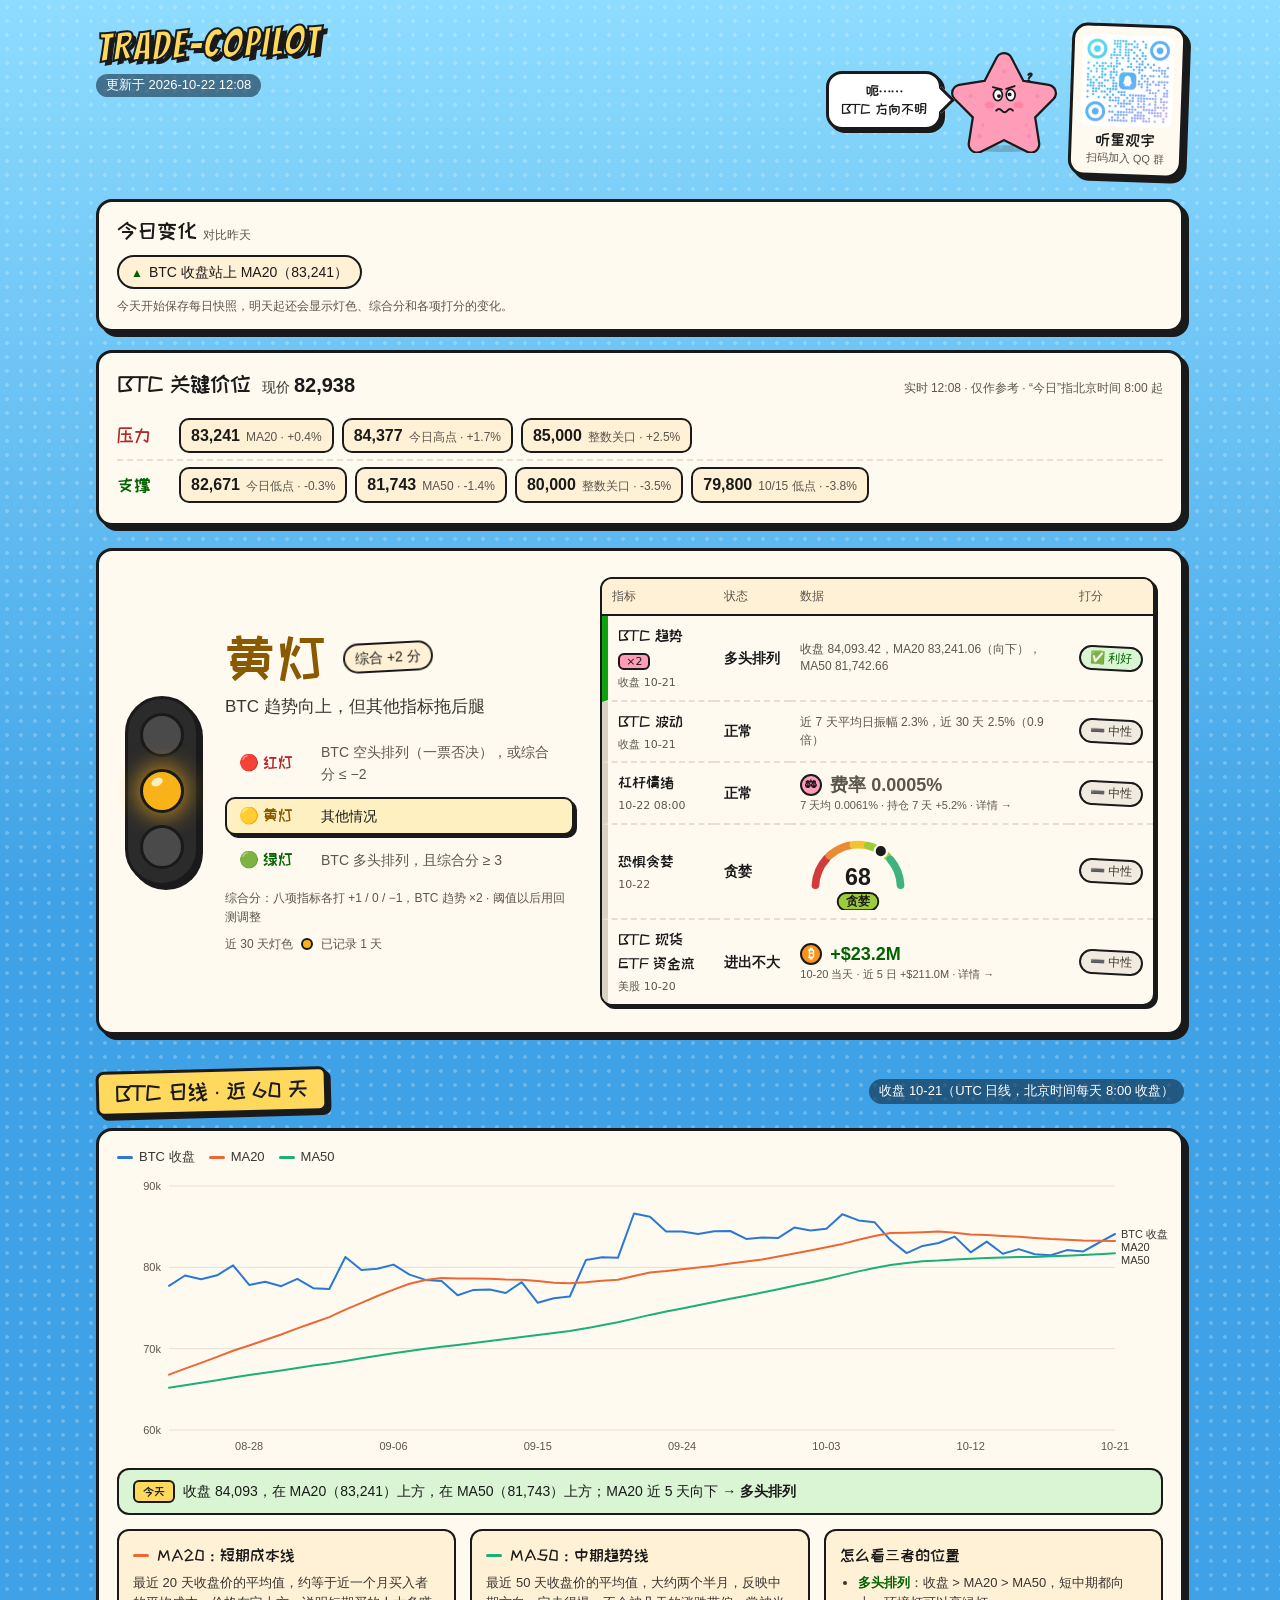
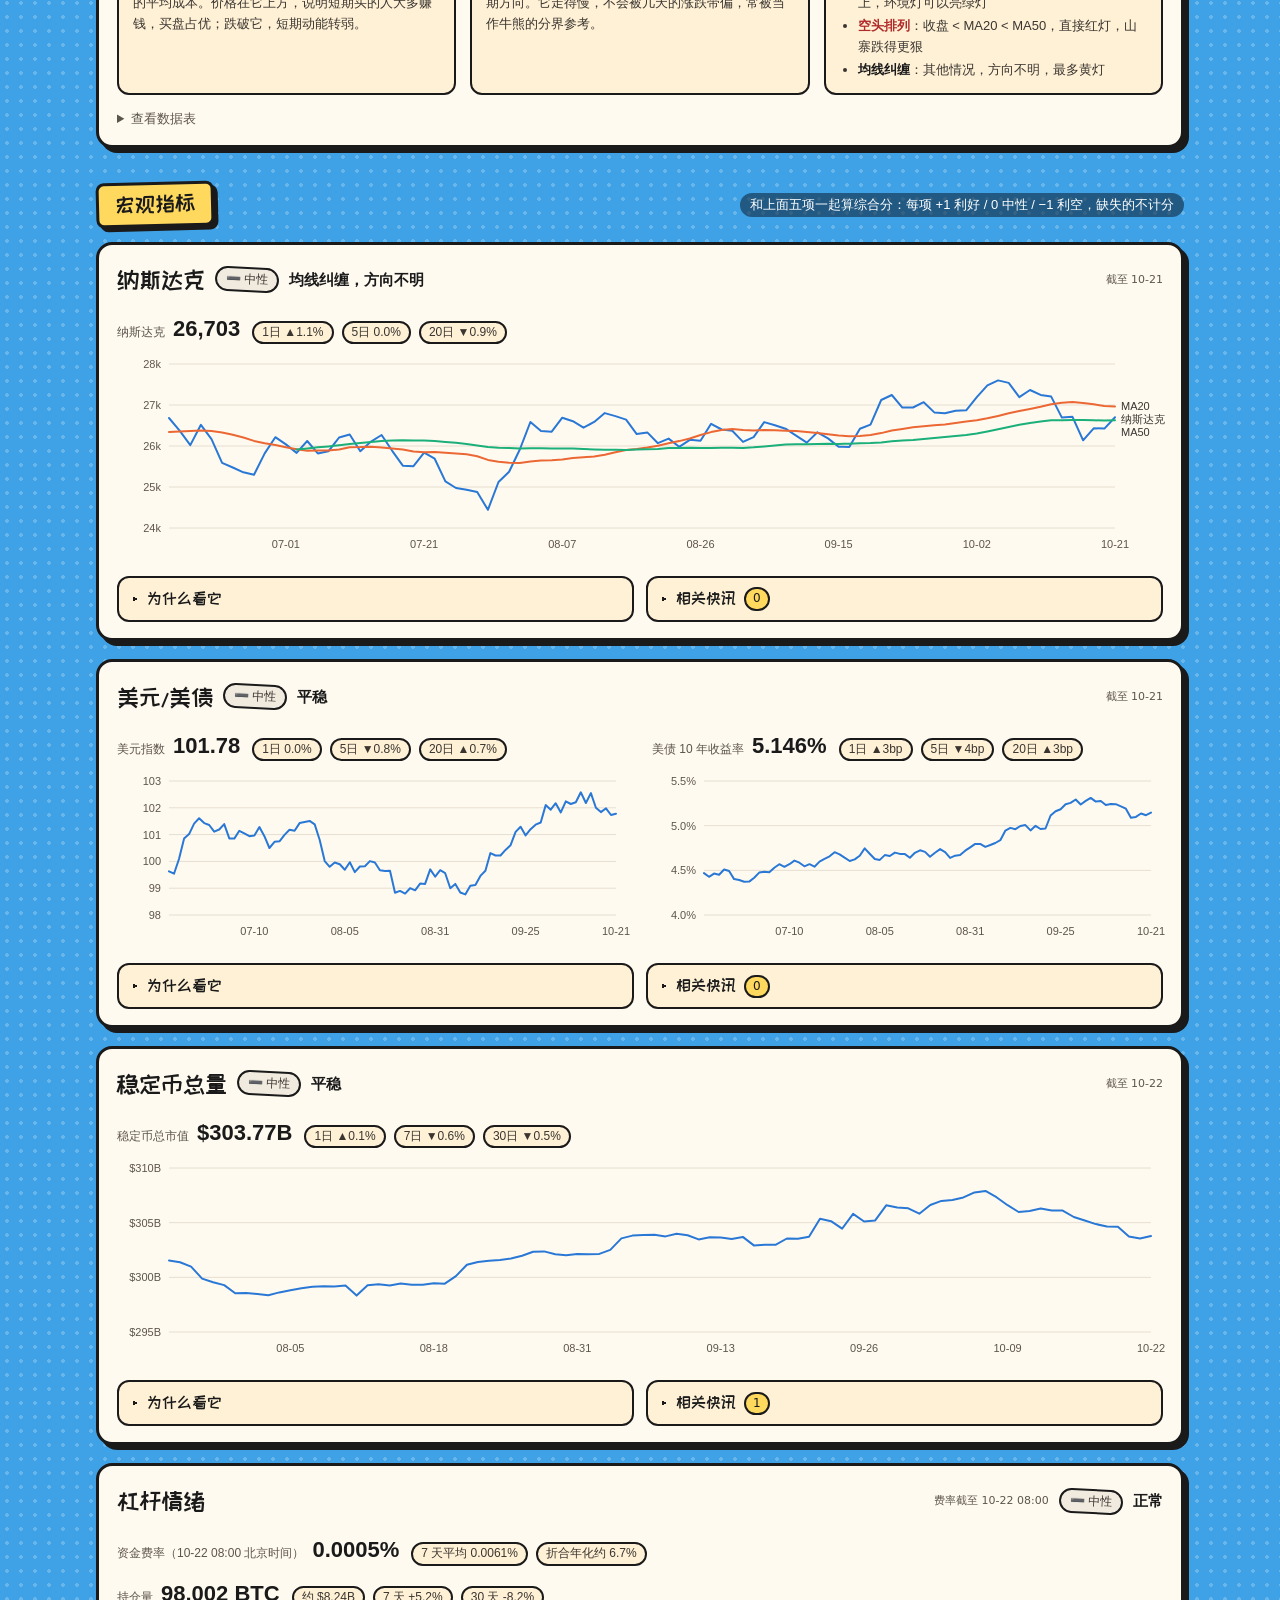
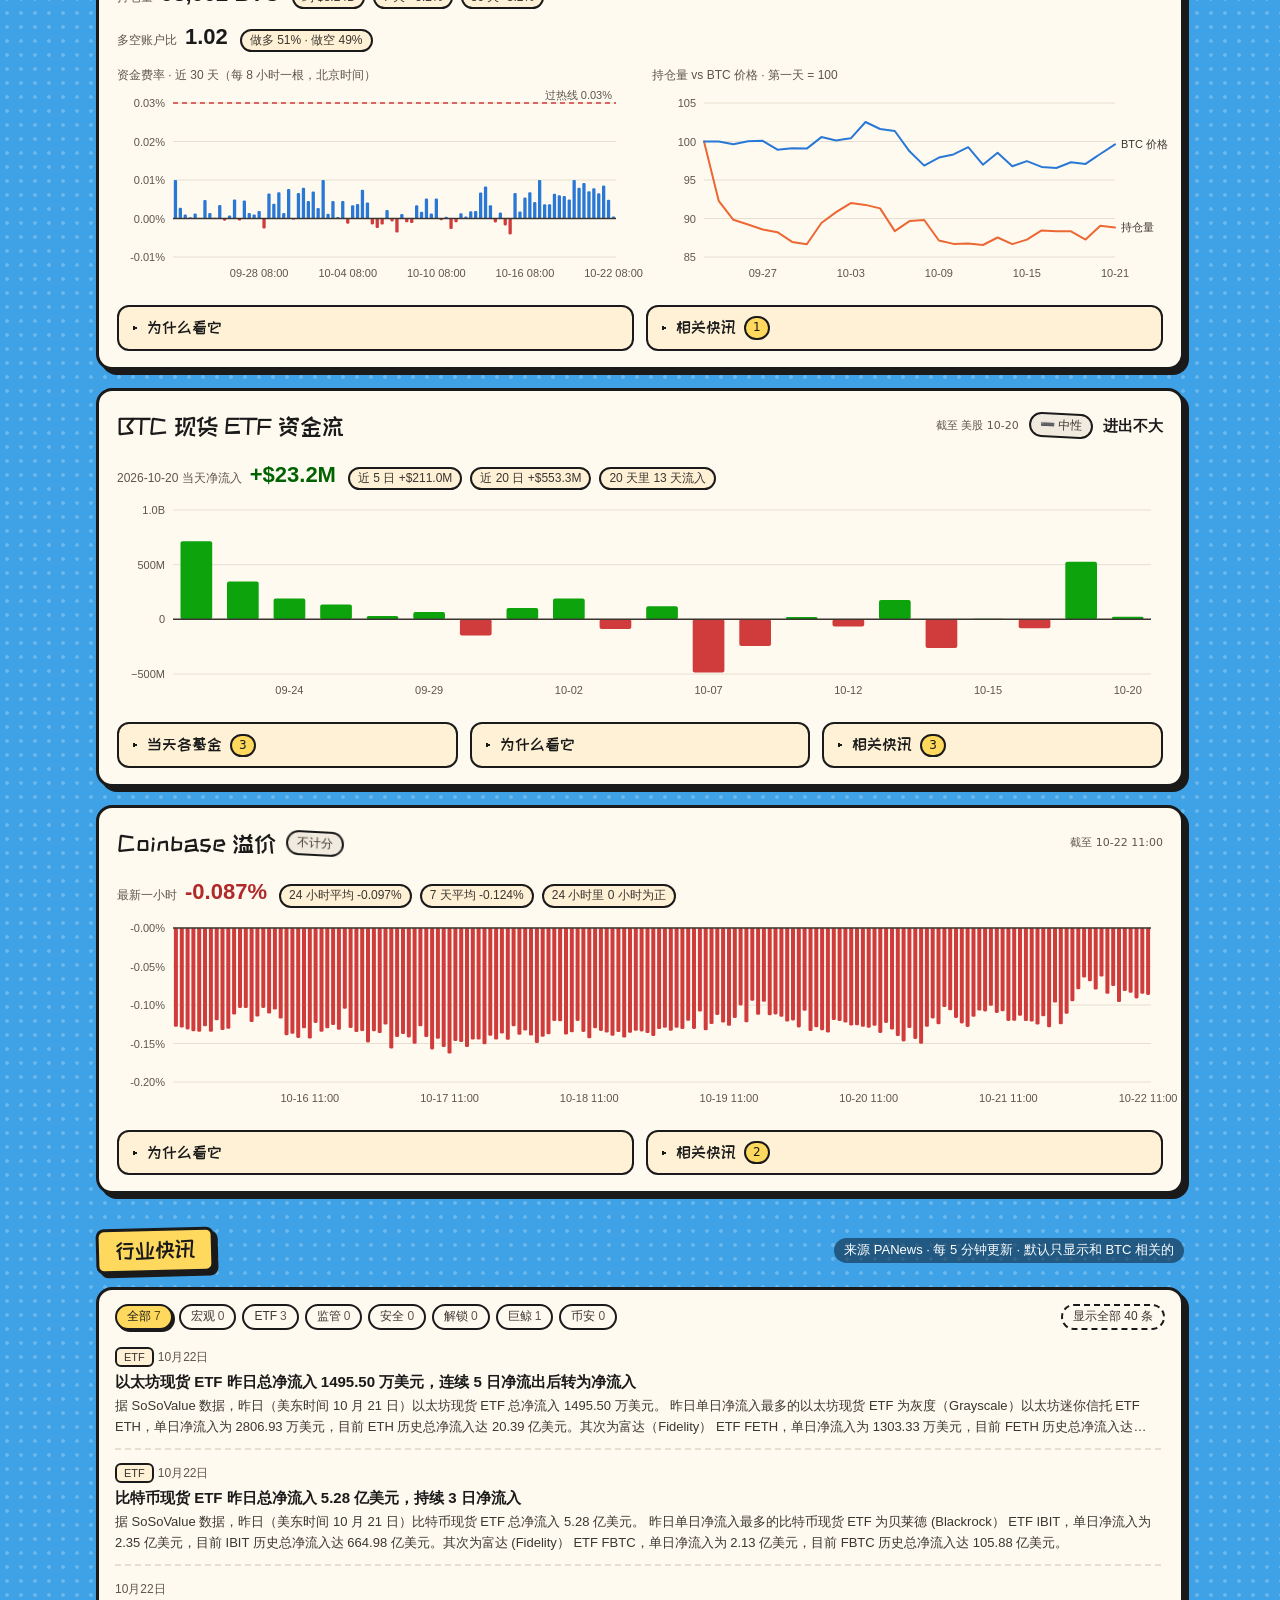
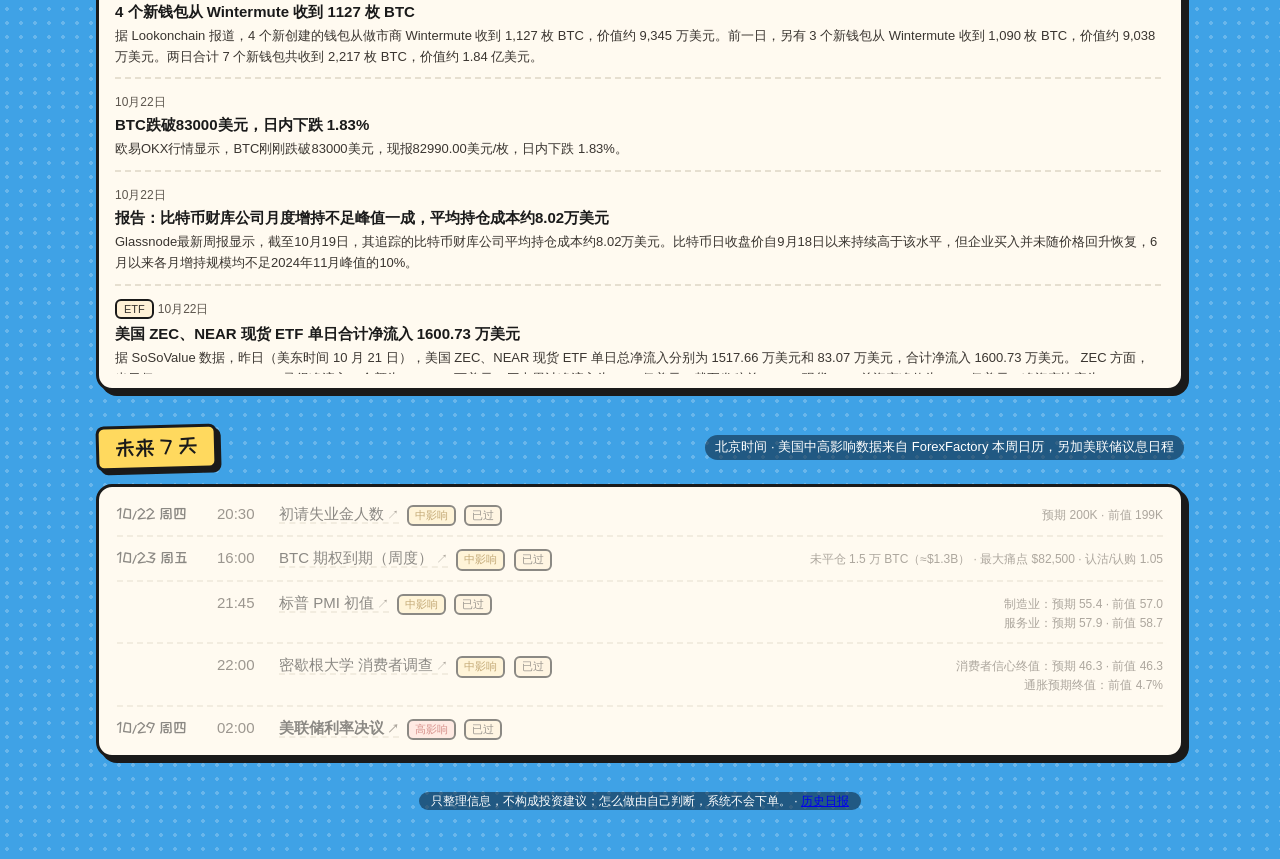
==== commit 9c0698c0: "日报 2026-10-22" ====
--- a/site/index.html
+++ b/site/index.html
@@ -41,7 +41,10 @@
 <script>
 // ?report=1：给 python -m copilot.report 截长图用，去掉按钮和动画；?qr=QQ号&qn=名字 换右上角二维码
 const PARAMS = new URLSearchParams(location.search);
-const REPORT = PARAMS.has('report');
+// ?xcard=1~4：发 X 用的 16:9 小图，每张只放一部分，自动缩放填满画面（也算图片模式）
+const X_CARD = Number(PARAMS.get('xcard')) || 0;
+const REPORT = PARAMS.has('report') || X_CARD > 0;
+if (X_CARD) document.body.classList.add('xcard');
 if (REPORT) document.body.classList.add('report');
 // 发布到 GitHub Pages 的静态网页：数据是导出时存下的 data/*.json，没有刷新和强势山寨页
 const STATIC_SITE = !!window.STATIC_SITE;
@@ -323,6 +326,38 @@
     </li>`;
   }).join('');
   return `<section class="panel agenda"><ul>${rows}</ul></section>`;
+}
+
+// ---- 发 X 用的 16:9 小图 ----
+const X_TITLES = { 1: '今日变化 · 关键价位', 2: '今日环境灯', 3: 'BTC 日线 · 近 60 天', 4: 'ETF 资金流 · 未来 7 天' };
+
+function buildXCard(d) {
+  const app = $('#app');
+  const parts = {
+    1: ['.changes', '.lv-panel'], 2: ['.hero'], 3: ['.chart-card'], 4: ['#macro-etf', '.agenda'],
+  }[X_CARD].map((sel) => app.querySelector(sel)).filter(Boolean);
+  const day = new Date(`${d.updated_at.slice(0, 10)}T00:00:00+08:00`);
+  const md = `${day.getMonth() + 1}/${day.getDate()} 周${'日一二三四五六'[day.getDay()]}`;
+  const wrap = $('.wrap');
+  wrap.innerHTML = `<div class="xcard-box">
+    <div class="xcard-head"><span class="logo">TRADE-COPILOT</span><span class="xt fun">BTC 每日面板 · ${md}</span>
+      <span class="xs fun">${X_TITLES[X_CARD]}</span><span class="xl ${d.light} fun">${LIGHT_ICON[d.light]} ${esc(d.light_name)}</span></div>
+    <div class="xcard-body xb${X_CARD}"><div class="xcard-inner"></div></div>
+    <div class="xcard-foot"><span>完整面板 yangsongweb3-gif.github.io/trade-copilot · 只整理数据，不构成投资建议</span></div>
+  </div>`;
+  const inner = wrap.querySelector('.xcard-inner'), body = wrap.querySelector('.xcard-body');
+  parts.forEach((el) => inner.appendChild(el));
+  // 按内容多少缩放：内容少就放大、多就缩小，宽度跟着反算，几轮之后基本稳定
+  let z = 1;
+  for (let i = 0; i < 5; i++) {
+    inner.style.width = `${body.clientWidth / z}px`;
+    drawCharts();
+    z = Math.min(1.6, body.clientHeight / inner.offsetHeight);   // 宽度是按 z 反算的，只需要看高度
+  }
+  // 最后按最终的 z 定宽度；如果因此变高，只缩小不改宽度（右边留点空，不会被切掉）
+  inner.style.width = `${body.clientWidth / z}px`;
+  drawCharts();
+  inner.style.transform = `scale(${Math.min(z, body.clientHeight / inner.offsetHeight)})`;
 }
 
 // "数据：结论" → 结论做标题，数据放下面
@@ -404,6 +439,7 @@
   renderMascot(d.light);
   drawCharts();
   renderNews();
+  if (X_CARD) buildXCard(d);
   document.querySelectorAll('.jump').forEach((a) => a.addEventListener('click', (ev) => {   // 平滑滚到详情面板，并闪一下提示位置
     ev.preventDefault();
     const panel = document.querySelector(a.getAttribute('href'));
@@ -571,7 +607,7 @@
 
 function drawCharts() {
   const btc = current.btc;
-  lineChart($('#chart'), btc.dates, SERIES.map((s) => ({ name: s.name, color: s.color, values: btc[s.key] })),
+  if ($('#chart')) lineChart($('#chart'), btc.dates, SERIES.map((s) => ({ name: s.name, color: s.color, values: btc[s.key] })),
     { height: window.innerWidth < 640 ? 220 : 280, yFmt: kFmt, vFmt: fmt, endLabels: true, label: 'BTC 日线收盘价与 MA20、MA50' });
   for (const c of MACRO) for (const ser of c.series) {
     const box = $(`#mc-${ser.key}`), d = current.macro?.[ser.key];
--- a/site/static/style.css
+++ b/site/static/style.css
@@ -536,3 +536,22 @@
 
 /* GitHub Pages 上的静态网页：数据是导出时的快照，不能刷新，也没有强势山寨页 */
 .static-site .nav, .static-site #refresh { display: none !important; }
+
+/* 发 X 用的 16:9 小图（?xcard=1~4）：固定一屏，顶部标题、底部网址 */
+.xcard .wrap { max-width: none; height: 100vh; padding: 0; }
+.xcard-box { box-sizing: border-box; height: 100vh; display: flex; flex-direction: column; padding: 18px 28px 14px; }
+.xcard-head { display: flex; align-items: center; gap: 14px; margin-bottom: 14px; }
+.xcard-head .logo { font-size: 28px; }
+.xcard-head .xt { font-size: 24px; color: #fff; padding: 2px 16px; border-radius: 999px; background: rgb(10 30 50 / 55%); }
+.xcard-head .xs { font-size: 20px; color: #1a1a1a; padding: 1px 14px; border: 3px solid #1a1a1a; border-radius: 10px; background: var(--sand); box-shadow: 3px 3px 0 #1a1a1a; transform: rotate(-1.5deg); }
+.xcard-head .xl { margin-left: auto; font-size: 24px; padding: 2px 16px; border: 3px solid #1a1a1a; border-radius: 999px; background: var(--paper); box-shadow: 3px 3px 0 #1a1a1a; }
+.xcard-head .xl.red { color: var(--critical-ink); }
+.xcard-head .xl.yellow { color: var(--warning-ink); }
+.xcard-head .xl.green { color: var(--good-ink); }
+.xcard-body { position: relative; flex: 1; overflow: hidden; }
+.xcard-inner { display: grid; grid-template-columns: minmax(0, 1fr); gap: 16px; transform-origin: top left; }
+.xcard-inner > * { min-width: 0; }
+.xcard .changes, .xcard .lv-panel, .xcard .hero { margin: 0; }
+.xcard .explain, .xcard .chart-card details, .xcard .macro-more, .xcard .etf-link small, .xcard .chg-note { display: none !important; }
+.xcard-foot { margin-top: 10px; text-align: center; font-size: 16px; color: #fff; }
+.xcard-foot span { padding: 3px 16px; border-radius: 999px; background: rgb(10 30 50 / 55%); }
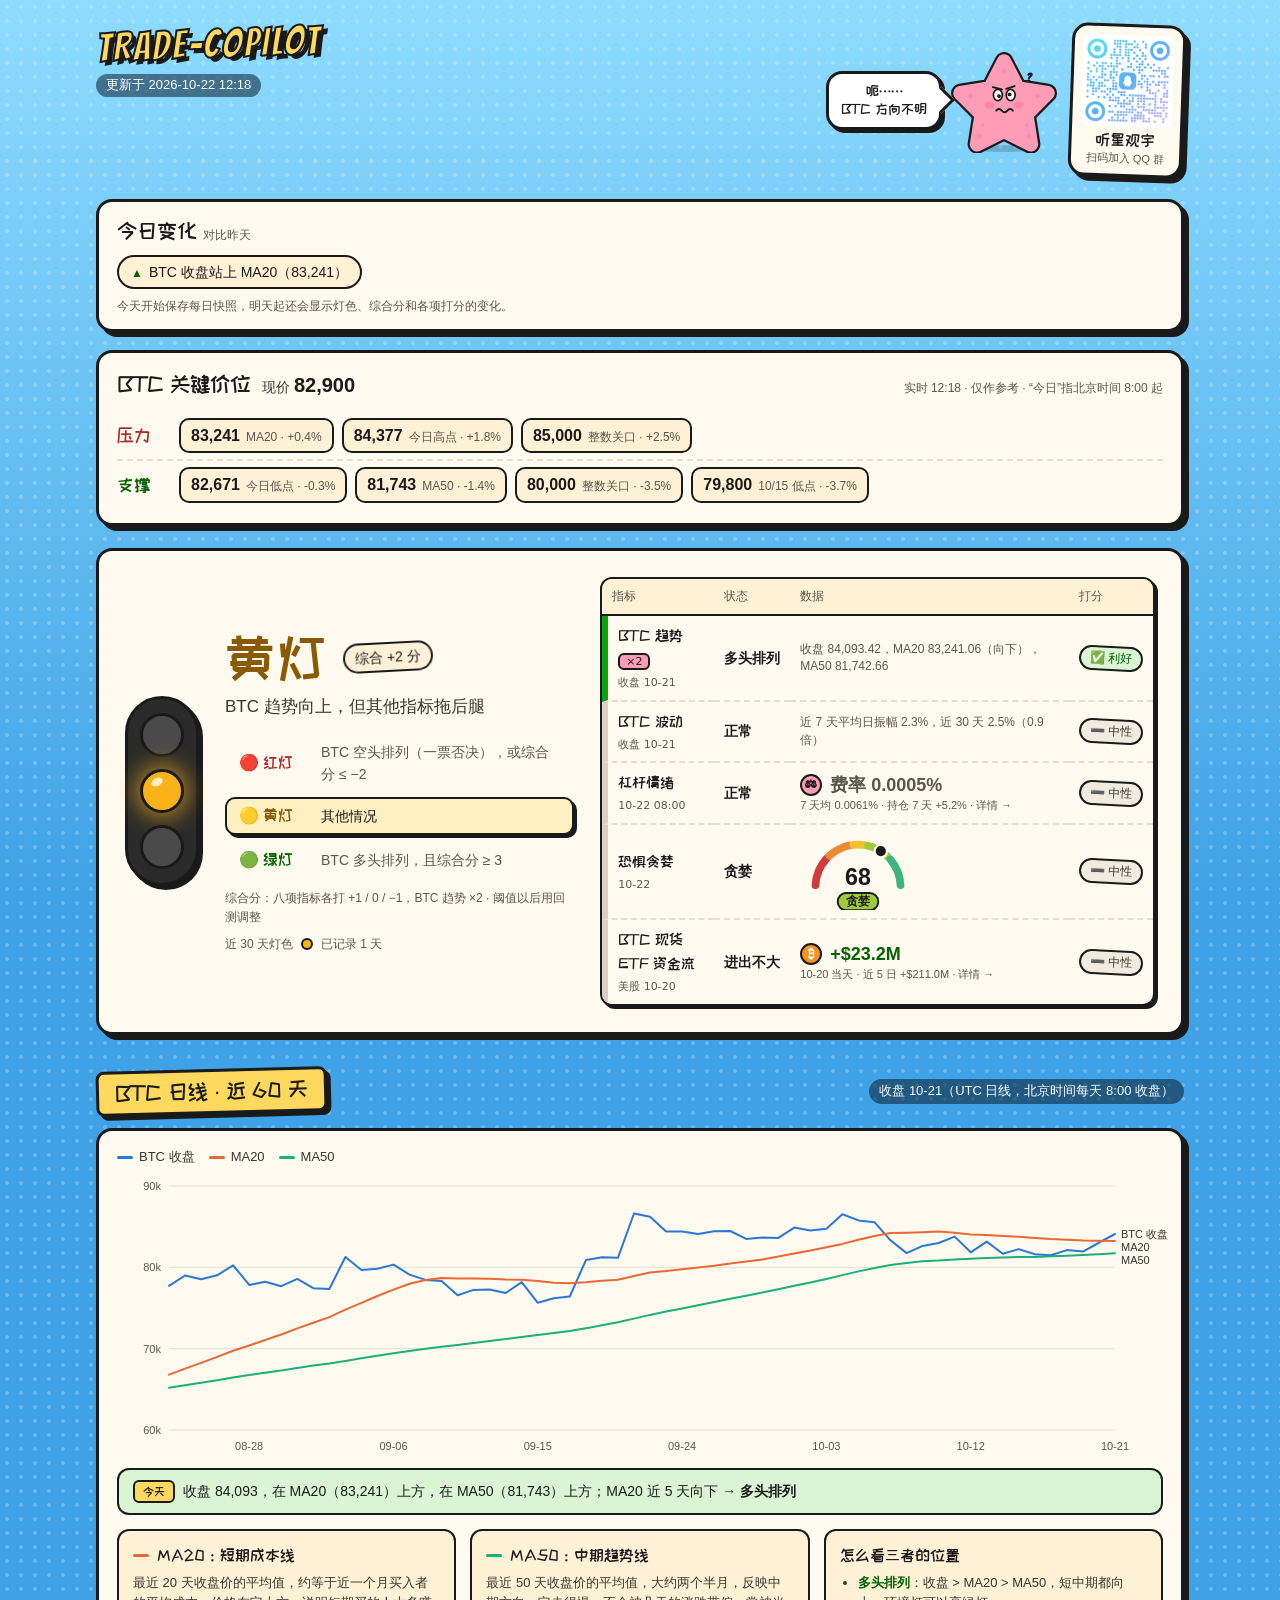
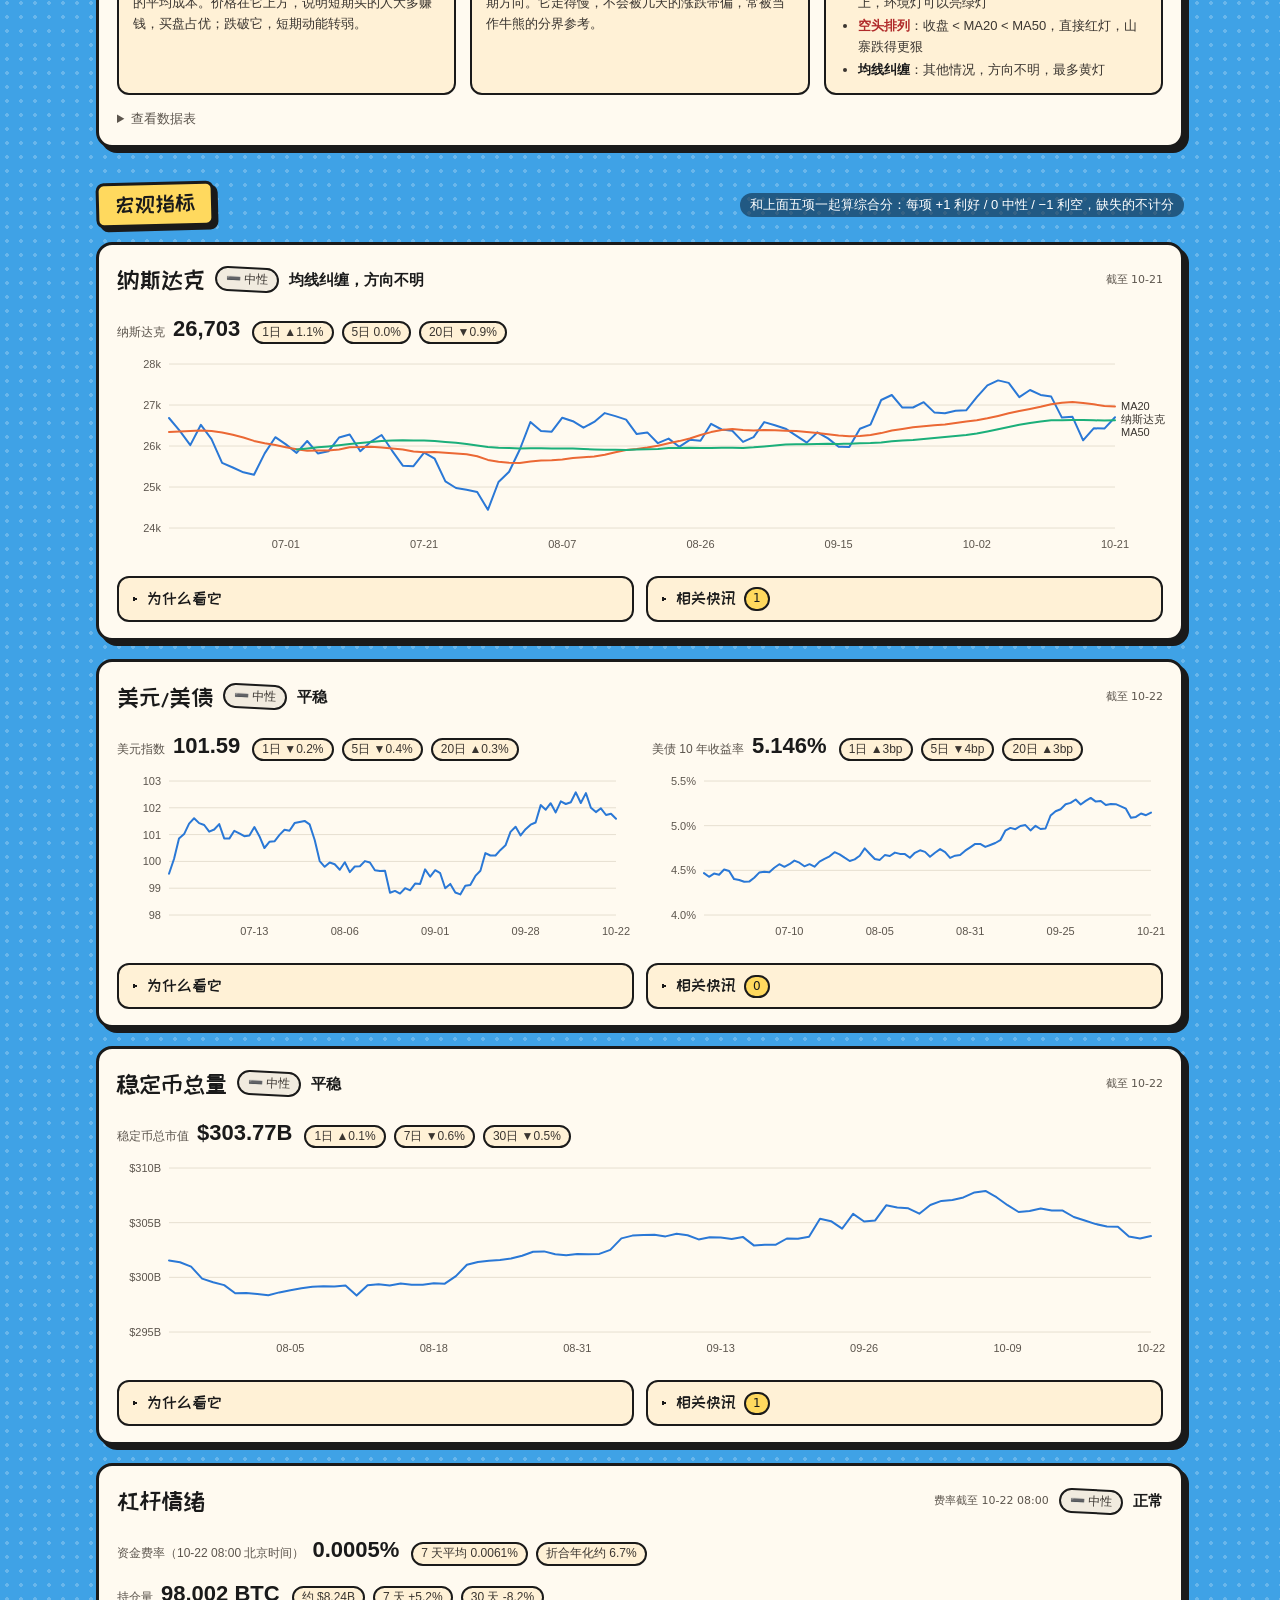
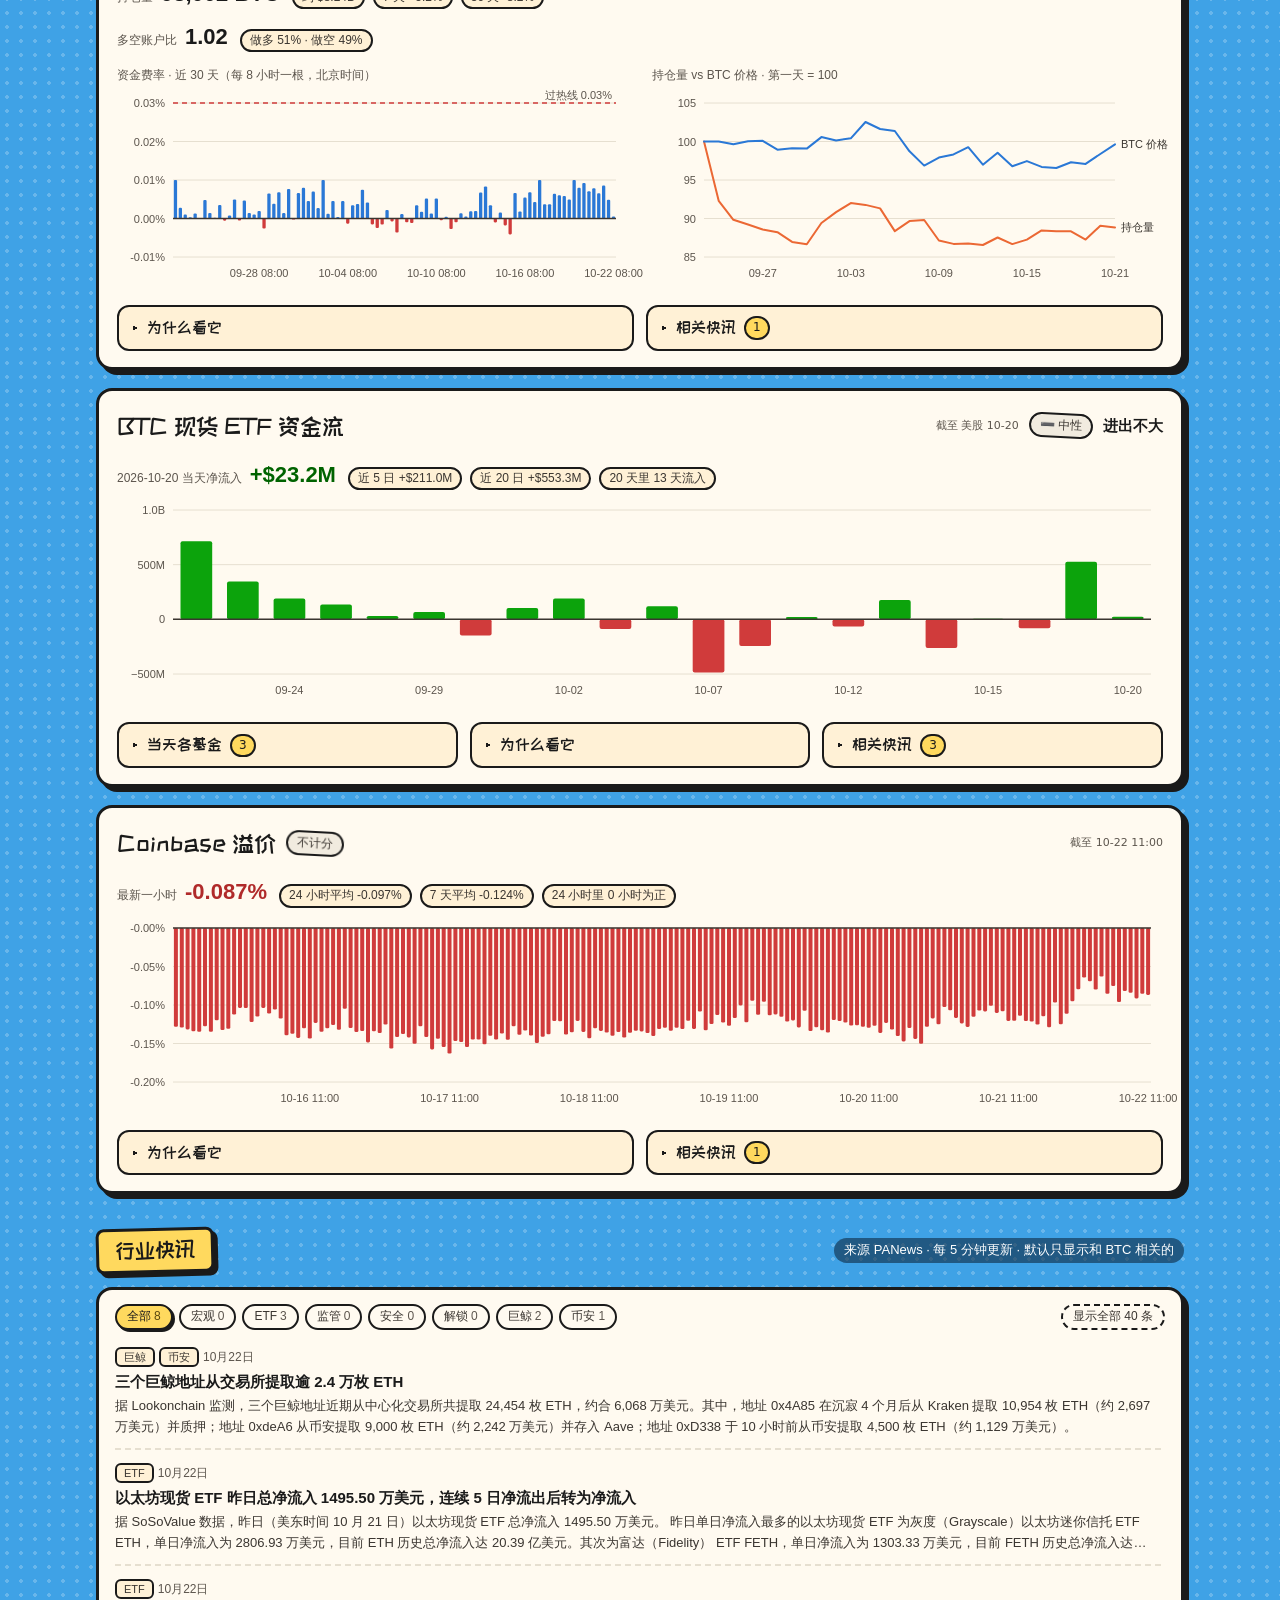
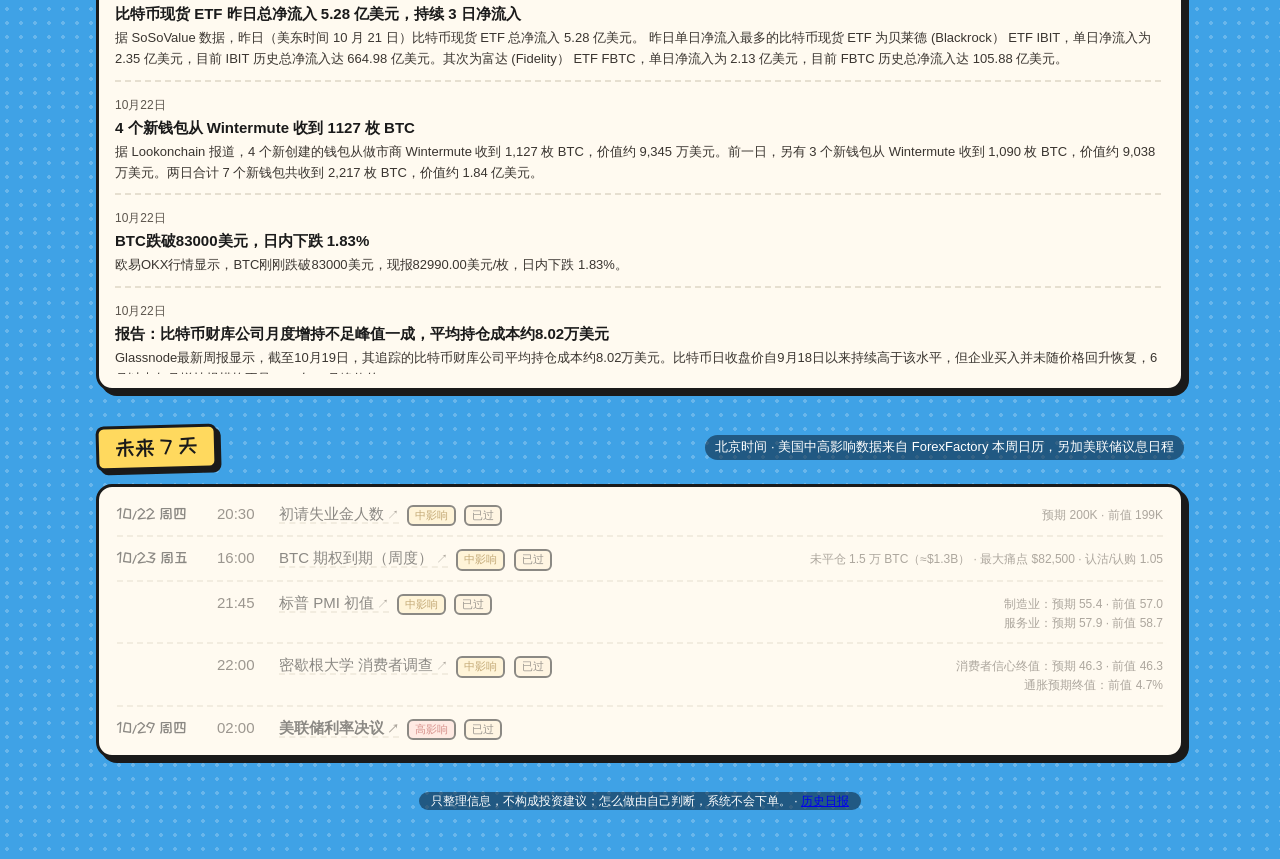
==== commit e81c6b55: "日报 2026-10-22" ====
--- a/site/index.html
+++ b/site/index.html
@@ -41,10 +41,7 @@
 <script>
 // ?report=1：给 python -m copilot.report 截长图用，去掉按钮和动画；?qr=QQ号&qn=名字 换右上角二维码
 const PARAMS = new URLSearchParams(location.search);
-// ?xcard=1~4：发 X 用的 16:9 小图，每张只放一部分，自动缩放填满画面（也算图片模式）
-const X_CARD = Number(PARAMS.get('xcard')) || 0;
-const REPORT = PARAMS.has('report') || X_CARD > 0;
-if (X_CARD) document.body.classList.add('xcard');
+const REPORT = PARAMS.has('report');
 if (REPORT) document.body.classList.add('report');
 // 发布到 GitHub Pages 的静态网页：数据是导出时存下的 data/*.json，没有刷新和强势山寨页
 const STATIC_SITE = !!window.STATIC_SITE;
@@ -326,38 +323,6 @@
     </li>`;
   }).join('');
   return `<section class="panel agenda"><ul>${rows}</ul></section>`;
-}
-
-// ---- 发 X 用的 16:9 小图 ----
-const X_TITLES = { 1: '今日变化 · 关键价位', 2: '今日环境灯', 3: 'BTC 日线 · 近 60 天', 4: 'ETF 资金流 · 未来 7 天' };
-
-function buildXCard(d) {
-  const app = $('#app');
-  const parts = {
-    1: ['.changes', '.lv-panel'], 2: ['.hero'], 3: ['.chart-card'], 4: ['#macro-etf', '.agenda'],
-  }[X_CARD].map((sel) => app.querySelector(sel)).filter(Boolean);
-  const day = new Date(`${d.updated_at.slice(0, 10)}T00:00:00+08:00`);
-  const md = `${day.getMonth() + 1}/${day.getDate()} 周${'日一二三四五六'[day.getDay()]}`;
-  const wrap = $('.wrap');
-  wrap.innerHTML = `<div class="xcard-box">
-    <div class="xcard-head"><span class="logo">TRADE-COPILOT</span><span class="xt fun">BTC 每日面板 · ${md}</span>
-      <span class="xs fun">${X_TITLES[X_CARD]}</span><span class="xl ${d.light} fun">${LIGHT_ICON[d.light]} ${esc(d.light_name)}</span></div>
-    <div class="xcard-body xb${X_CARD}"><div class="xcard-inner"></div></div>
-    <div class="xcard-foot"><span>完整面板 yangsongweb3-gif.github.io/trade-copilot · 只整理数据，不构成投资建议</span></div>
-  </div>`;
-  const inner = wrap.querySelector('.xcard-inner'), body = wrap.querySelector('.xcard-body');
-  parts.forEach((el) => inner.appendChild(el));
-  // 按内容多少缩放：内容少就放大、多就缩小，宽度跟着反算，几轮之后基本稳定
-  let z = 1;
-  for (let i = 0; i < 5; i++) {
-    inner.style.width = `${body.clientWidth / z}px`;
-    drawCharts();
-    z = Math.min(1.6, body.clientHeight / inner.offsetHeight);   // 宽度是按 z 反算的，只需要看高度
-  }
-  // 最后按最终的 z 定宽度；如果因此变高，只缩小不改宽度（右边留点空，不会被切掉）
-  inner.style.width = `${body.clientWidth / z}px`;
-  drawCharts();
-  inner.style.transform = `scale(${Math.min(z, body.clientHeight / inner.offsetHeight)})`;
 }
 
 // "数据：结论" → 结论做标题，数据放下面
@@ -439,7 +404,6 @@
   renderMascot(d.light);
   drawCharts();
   renderNews();
-  if (X_CARD) buildXCard(d);
   document.querySelectorAll('.jump').forEach((a) => a.addEventListener('click', (ev) => {   // 平滑滚到详情面板，并闪一下提示位置
     ev.preventDefault();
     const panel = document.querySelector(a.getAttribute('href'));
@@ -607,7 +571,7 @@
 
 function drawCharts() {
   const btc = current.btc;
-  if ($('#chart')) lineChart($('#chart'), btc.dates, SERIES.map((s) => ({ name: s.name, color: s.color, values: btc[s.key] })),
+  lineChart($('#chart'), btc.dates, SERIES.map((s) => ({ name: s.name, color: s.color, values: btc[s.key] })),
     { height: window.innerWidth < 640 ? 220 : 280, yFmt: kFmt, vFmt: fmt, endLabels: true, label: 'BTC 日线收盘价与 MA20、MA50' });
   for (const c of MACRO) for (const ser of c.series) {
     const box = $(`#mc-${ser.key}`), d = current.macro?.[ser.key];
--- a/site/static/style.css
+++ b/site/static/style.css
@@ -536,22 +536,3 @@
 
 /* GitHub Pages 上的静态网页：数据是导出时的快照，不能刷新，也没有强势山寨页 */
 .static-site .nav, .static-site #refresh { display: none !important; }
-
-/* 发 X 用的 16:9 小图（?xcard=1~4）：固定一屏，顶部标题、底部网址 */
-.xcard .wrap { max-width: none; height: 100vh; padding: 0; }
-.xcard-box { box-sizing: border-box; height: 100vh; display: flex; flex-direction: column; padding: 18px 28px 14px; }
-.xcard-head { display: flex; align-items: center; gap: 14px; margin-bottom: 14px; }
-.xcard-head .logo { font-size: 28px; }
-.xcard-head .xt { font-size: 24px; color: #fff; padding: 2px 16px; border-radius: 999px; background: rgb(10 30 50 / 55%); }
-.xcard-head .xs { font-size: 20px; color: #1a1a1a; padding: 1px 14px; border: 3px solid #1a1a1a; border-radius: 10px; background: var(--sand); box-shadow: 3px 3px 0 #1a1a1a; transform: rotate(-1.5deg); }
-.xcard-head .xl { margin-left: auto; font-size: 24px; padding: 2px 16px; border: 3px solid #1a1a1a; border-radius: 999px; background: var(--paper); box-shadow: 3px 3px 0 #1a1a1a; }
-.xcard-head .xl.red { color: var(--critical-ink); }
-.xcard-head .xl.yellow { color: var(--warning-ink); }
-.xcard-head .xl.green { color: var(--good-ink); }
-.xcard-body { position: relative; flex: 1; overflow: hidden; }
-.xcard-inner { display: grid; grid-template-columns: minmax(0, 1fr); gap: 16px; transform-origin: top left; }
-.xcard-inner > * { min-width: 0; }
-.xcard .changes, .xcard .lv-panel, .xcard .hero { margin: 0; }
-.xcard .explain, .xcard .chart-card details, .xcard .macro-more, .xcard .etf-link small, .xcard .chg-note { display: none !important; }
-.xcard-foot { margin-top: 10px; text-align: center; font-size: 16px; color: #fff; }
-.xcard-foot span { padding: 3px 16px; border-radius: 999px; background: rgb(10 30 50 / 55%); }
